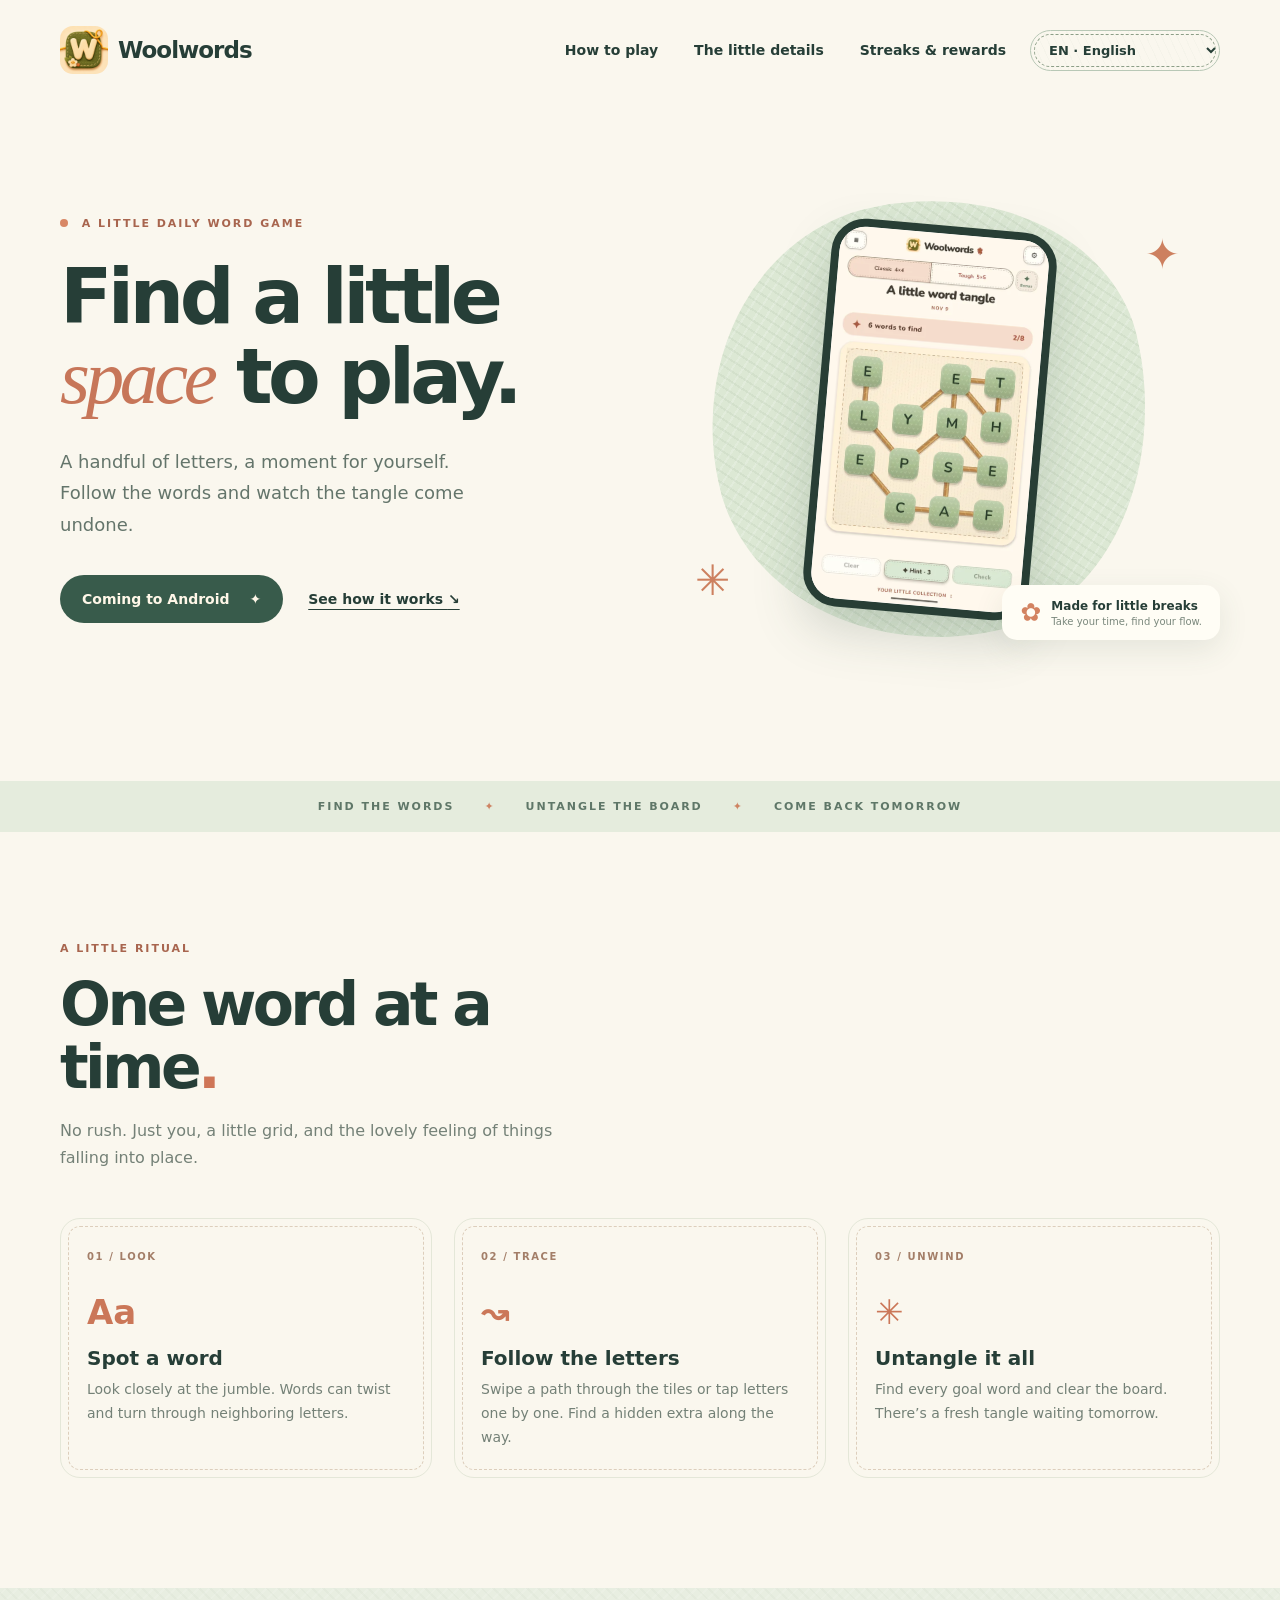
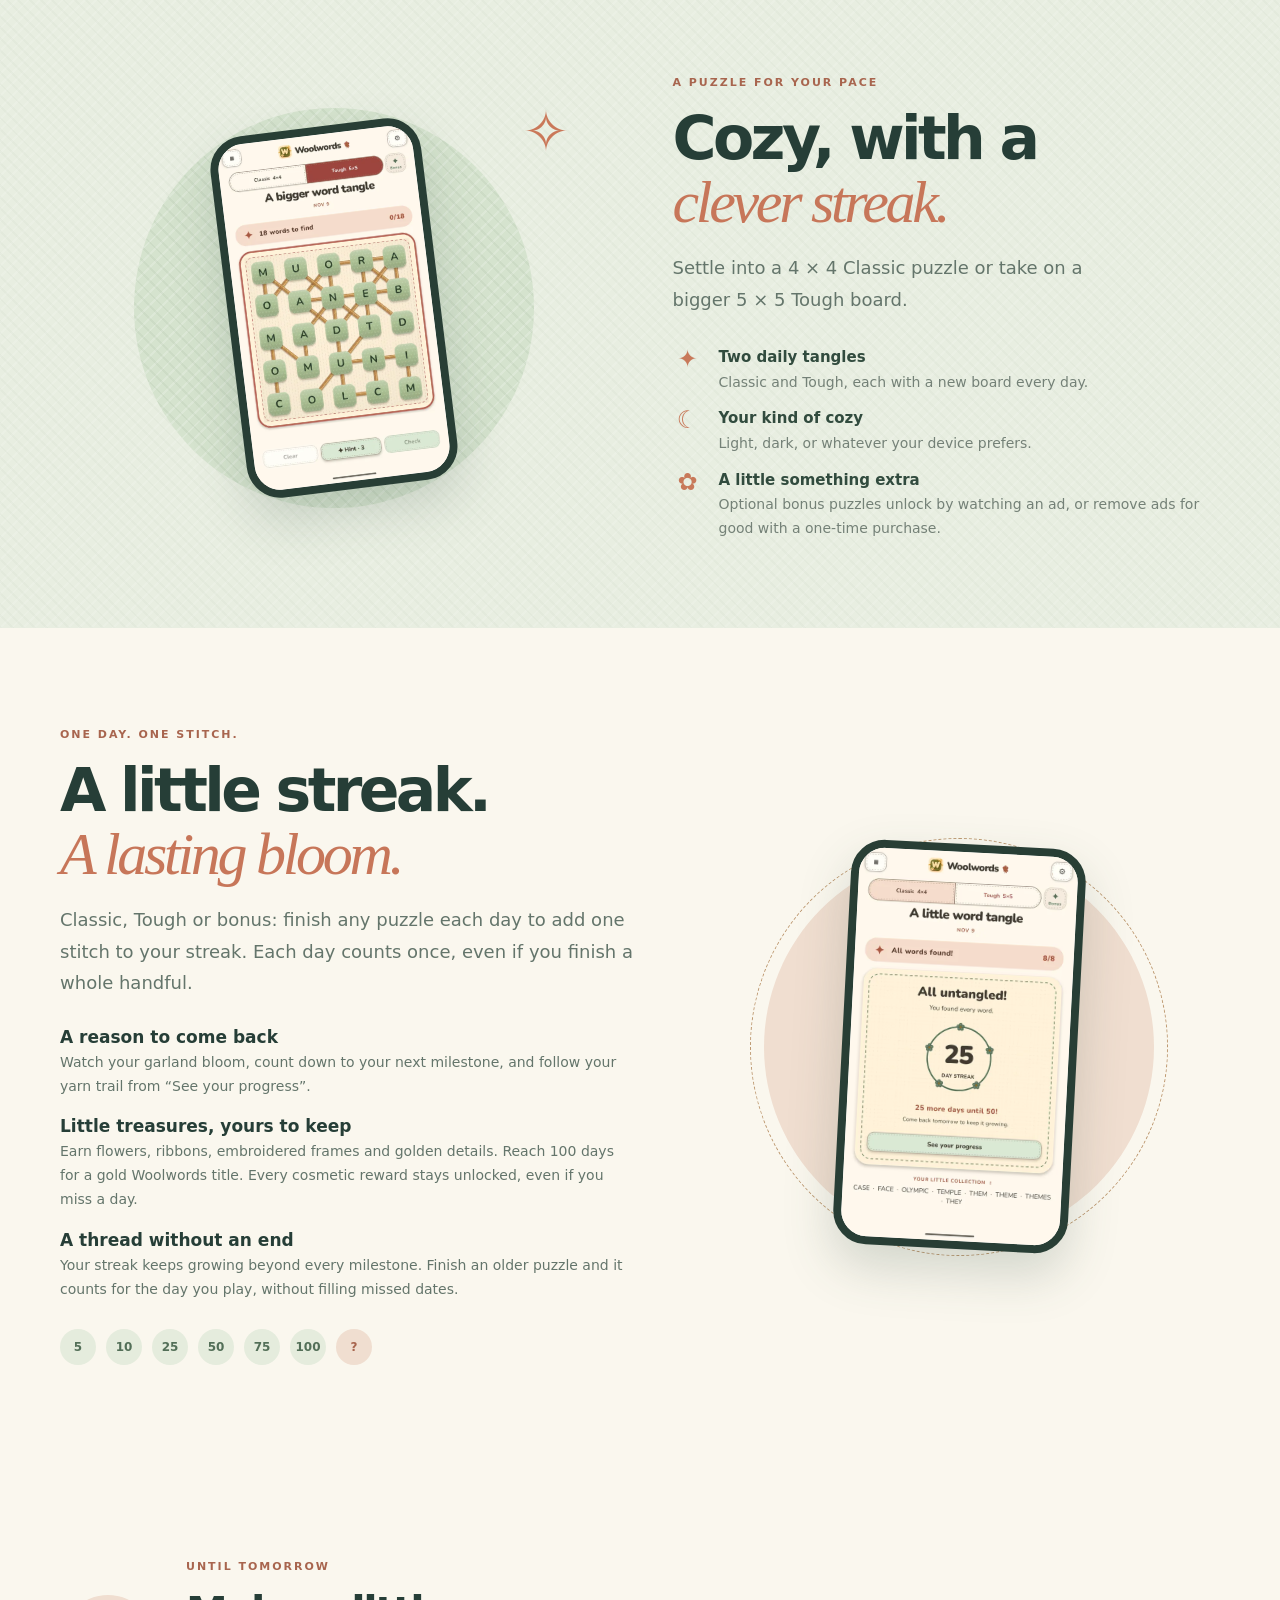
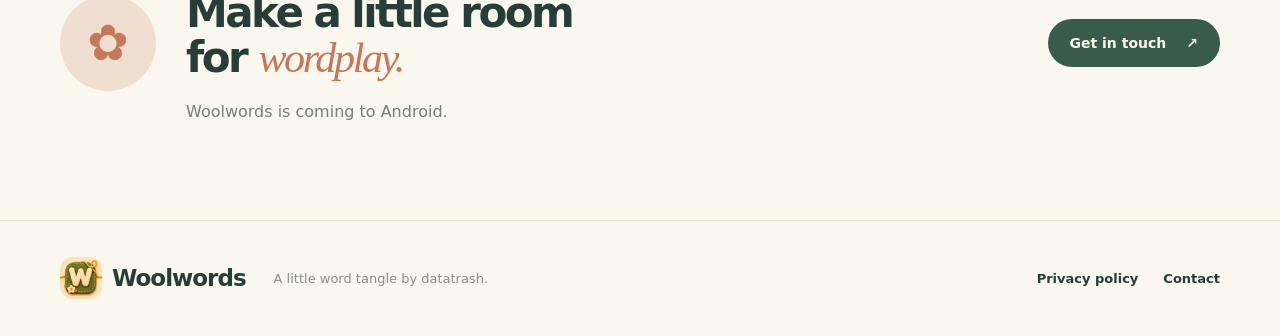
==== index.html @ df7f5875 "Describe the Remove ads purchase on the site and in the privacy policy" ====
<!doctype html>
<html lang="en"><head><meta charset="utf-8"><meta name="viewport" content="width=device-width,initial-scale=1"><meta name="description" content="Woolwords is a cozy daily word puzzle for Android. Untangle words, grow a daily streak, and earn permanent flowers, stitching and golden details."><meta name="theme-color" content="#f9f5e9"><link rel="canonical" href="https://woolwords.datatra.sh/"><link rel="icon" href="/assets/icon.png?v=4"><link rel="stylesheet" href="/style.css?v=6"><title>Woolwords — a little word tangle</title></head>
<body><header class="wrap header"><a class="brand" href="/" aria-label="Woolwords home"><img src="/assets/icon.png?v=4" alt="" width="48" height="48"><span>Woolwords</span></a><nav aria-label="Main navigation"><a href="#how">How to play</a><a href="#features">The little details</a><a class="streak-nav" href="#streaks">Streaks &amp; rewards</a></nav></header>
<main><section class="hero wrap"><div class="hero-copy"><div class="eyebrow"><span class="dot"></span> A LITTLE DAILY WORD GAME</div><h1>Find a little<br><em>space</em> to play.</h1><p>A handful of letters, a moment for yourself. Follow the words and watch the tangle come undone.</p><div class="hero-actions"><span class="pill">Coming to Android <span aria-hidden="true">✦</span></span><a class="text-link" href="#how">See how it works <span aria-hidden="true">↘</span></a></div></div><div class="hero-art"><div class="art-blob"></div><div class="orbit orbit-one">✦</div><div class="orbit orbit-two">✳</div><div class="phone"><img src="/assets/screens/en/classic.webp" alt="Woolwords's Classic word puzzle on an Android screen" width="1080" height="1920"></div><div class="art-label"><span class="label-icon">✿</span><div><strong>Made for little breaks</strong><small>Take your time, find your flow.</small></div></div></div></section>
<section class="ribbon" aria-label="Game highlights"><div><span class="ribbon-item">FIND THE WORDS</span><span class="ribbon-separator" aria-hidden="true">✦</span><span class="ribbon-item">UNTANGLE THE BOARD</span><span class="ribbon-separator" aria-hidden="true">✦</span><span class="ribbon-item">COME BACK TOMORROW</span></div></section>
<section class="how wrap" id="how"><div class="section-intro"><div class="eyebrow">A LITTLE RITUAL</div><h2>One word at a time<span class="accent">.</span></h2><p>No rush. Just you, a little grid, and the lovely feeling of things falling into place.</p></div><div class="steps"><article><span class="step-num">01 / LOOK</span><div class="step-icon">Aa</div><h3>Spot a word</h3><p>Look closely at the jumble. Words can twist and turn through neighboring letters.</p></article><article><span class="step-num">02 / TRACE</span><div class="step-icon">↝</div><h3>Follow the letters</h3><p>Swipe a path through the tiles or tap letters one by one. Find a hidden extra along the way.</p></article><article><span class="step-num">03 / UNWIND</span><div class="step-icon">✳</div><h3>Untangle it all</h3><p>Find every goal word and clear the board. There’s a fresh tangle waiting tomorrow.</p></article></div></section>
<section class="modes" id="features"><div class="wrap modes-inner"><div class="mode-art"><div class="mode-ring"></div><div class="phone phone-dark"><img src="/assets/screens/en/tough.webp" alt="Woolwords's Tough word puzzle on an Android screen" width="1080" height="1920" loading="lazy"></div><span class="mode-spark">✧</span></div><div class="mode-copy"><div class="eyebrow">A PUZZLE FOR YOUR PACE</div><h2>Cozy, with a<br><em>clever streak.</em></h2><p>Settle into a <span class="board-size">4 × 4</span> Classic puzzle or take on a bigger <span class="board-size">5 × 5</span> Tough board.</p><div class="feature-list"><div><span>✦</span><p><strong>Two daily tangles</strong><br>Classic and Tough, each with a new board every day.</p></div><div><span>☾</span><p><strong>Your kind of cozy</strong><br>Light, dark, or whatever your device prefers.</p></div><div><span>✿</span><p><strong>A little something extra</strong><br>Optional bonus puzzles unlock by watching an ad, or remove ads for good with a one-time purchase.</p></div></div></div></div></section>
<section class="streaks wrap" id="streaks" aria-labelledby="streak-heading">
  <div class="streak-copy">
    <div class="eyebrow">ONE DAY. ONE STITCH.</div>
    <h2 id="streak-heading">A little streak.<br><em>A lasting bloom.</em></h2>
    <p class="streak-intro">Classic, Tough or bonus: finish any puzzle each day to add one stitch to your streak. Each day counts once, even if you finish a whole handful.</p>
    <div class="streak-details">
      <article><h3>A reason to come back</h3><p>Watch your garland bloom, count down to your next milestone, and follow your yarn trail from “See your progress”.</p></article>
      <article><h3>Little treasures, yours to keep</h3><p>Earn flowers, ribbons, embroidered frames and golden details. Reach 100 days for a gold Woolwords title. Every cosmetic reward stays unlocked, even if you miss a day.</p></article>
      <article><h3>A thread without an end</h3><p>Your streak keeps growing beyond every milestone. Finish an older puzzle and it counts for the day you play, without filling missed dates.</p></article>
    </div>
    <div class="streak-milestones" aria-label="Streak milestones"><span>5</span><span>10</span><span>25</span><span>50</span><span>75</span><span>100</span><span>?</span></div>
  </div>
  <div class="streak-art"><div class="streak-halo"></div><div class="phone"><img src="/assets/screens/en/streak.webp" alt="A finished Woolwords puzzle with a ten-day streak garland and earned sage stitching" width="1080" height="1920" loading="lazy"></div></div>
</section>

<section class="last wrap"><div class="last-icon">✿</div><div><div class="eyebrow">UNTIL TOMORROW</div><h2>Make a little room<br>for <em>wordplay.</em></h2><p>Woolwords is coming to Android.</p></div><a class="contact-button" href="mailto:support@datatra.sh">Get in touch <span aria-hidden="true">↗</span></a></section></main>
<footer><div class="wrap footer"><a class="brand" href="/"><img src="/assets/icon.png?v=4" alt="" width="42" height="42"><span>Woolwords</span></a><p>A little word tangle by datatrash.</p><div><a href="/privacy/">Privacy policy</a><a href="mailto:support@datatra.sh">Contact</a></div></div></footer><script src="/locales.js?v=2"></script><script src="/i18n.js?v=8" defer></script></body></html>
---- style.css ----
@font-face{font-family:Nunito;src:url('/assets/nunito-regular.ttf')}@font-face{font-family:Nunito;src:url('/assets/nunito-extrabold.ttf');font-weight:800}*{box-sizing:border-box}html{scroll-behavior:smooth}body{margin:0;background:#faf7ee;color:#263e37;font-family:Nunito,system-ui,sans-serif}a{color:inherit}a:focus-visible{outline:3px solid #c46d50;outline-offset:5px}.wrap{width:min(1160px,calc(100% - 64px));margin:auto}.header{height:100px;display:flex;align-items:center;justify-content:space-between}.brand{display:flex;align-items:center;gap:10px;text-decoration:none;font-weight:800;font-size:23px;letter-spacing:-1px}.brand img{border-radius:13px}.accent{color:#cf7657}nav{display:flex;align-items:center;gap:36px;font-size:14px;font-weight:800}nav a{text-decoration:none}.nav-contact{border:1px solid #b8c8b6;border-radius:30px;padding:11px 18px}.hero{display:grid;grid-template-columns:1fr 1fr;align-items:center;min-height:630px;padding:35px 0 76px}.eyebrow{font-size:11px;font-weight:800;letter-spacing:.18em;color:#a8654e}.dot{display:inline-block;width:8px;height:8px;background:#d88765;border-radius:50%;margin-right:8px}h1,h2,h3,p{margin-top:0}h1,h2{font-weight:800;letter-spacing:-.06em;line-height:1.05}h1{font-size:clamp(54px,6vw,86px);margin:27px 0}h1 em,h2 em{font-family:Georgia,serif;font-weight:400;color:#c77659;letter-spacing:-.055em}.hero-copy>p,.mode-copy>p{font-size:18px;line-height:1.75;color:#64756b;max-width:445px}.hero-actions{display:flex;align-items:center;gap:25px;margin-top:35px}.pill,.contact-button{display:inline-flex;align-items:center;gap:20px;background:#385b4b;color:#fff7e8;border-radius:40px;padding:16px 22px;font-size:14px;font-weight:800;text-decoration:none}.text-link{font-size:14px;font-weight:800;text-underline-offset:5px}.hero-art{height:570px;position:relative;display:grid;place-items:center}.art-blob{position:absolute;width:440px;height:440px;background:#dce8d4;border-radius:47% 53% 45% 55% / 54% 42% 58% 46%;transform:rotate(-12deg)}.phone{position:relative;width:226px;border:8px solid #283e35;border-radius:34px;overflow:hidden;box-shadow:0 22px 50px #40594a35;transform:rotate(5deg);background:#fff}.phone img{display:block;width:100%;height:auto}.orbit{position:absolute;color:#cd805f;font-size:42px}.orbit-one{top:95px;right:40px}.orbit-two{left:55px;bottom:100px}.art-label{position:absolute;right:0;bottom:65px;display:flex;align-items:center;gap:10px;background:#fffdf5;border-radius:15px;padding:13px 18px;box-shadow:0 10px 30px #40594a1c;font-size:12px}.art-label small{display:block;color:#7b887d;margin-top:3px}.label-icon{font-size:25px;color:#d38361}.ribbon{background:#e5ecdd;padding:19px 18px;text-align:center;font-size:11px;letter-spacing:.18em;font-weight:800;color:#5f7768}.ribbon>div{display:flex;align-items:center;justify-content:center;flex-wrap:wrap;gap:12px 30px}.ribbon-item{white-space:nowrap}.ribbon-separator{color:#ce8463}.board-size{white-space:nowrap}.how{padding:110px 0}.section-intro{max-width:510px}.section-intro h2,.mode-copy h2,.last h2{font-size:clamp(39px,5vw,60px);margin:18px 0}.section-intro>p,.steps p,.feature-list p,.last p{color:#748177;line-height:1.7}.steps{display:grid;grid-template-columns:repeat(3,1fr);gap:22px;margin-top:47px}.steps article{border:1px solid #e4e7d8;border-radius:20px;padding:26px;min-height:260px}.step-num{color:#a37e68;font-size:10px;letter-spacing:.16em;font-weight:800}.step-icon{font-size:34px;color:#cb7758;margin:28px 0 14px;font-weight:800}.steps h3{font-size:20px;margin-bottom:8px}.steps p{font-size:14px;margin-bottom:0}.modes{background:#e8eee1;overflow:hidden}.modes-inner{display:grid;grid-template-columns:1fr 1fr;align-items:center;min-height:640px;gap:65px}.mode-art{height:590px;display:grid;place-items:center;position:relative}.mode-ring{position:absolute;width:400px;height:400px;background:#d5e3ce;border-radius:50%}.phone-dark{width:212px;transform:rotate(-7deg)}.mode-spark{position:absolute;right:38px;top:86px;font-size:56px;color:#ca7859}.feature-list{margin-top:30px;display:grid;gap:12px}.feature-list>div{display:flex;gap:16px}.feature-list span{color:#c8795a;font-size:24px;flex:0 0 30px;text-align:center}.feature-list p{font-size:14px;margin:0}.feature-list strong{color:#314b3e;font-size:15px}.last{padding:95px 0;display:flex;align-items:center;gap:30px}.last-icon{width:96px;height:96px;display:grid;place-items:center;border-radius:50%;background:#f0ded0;color:#c6785a;font-size:50px}.last h2{font-size:42px}.last p{margin:0}.contact-button{margin-left:auto}footer{border-top:1px solid #e8e7da}.footer{min-height:115px;display:flex;align-items:center;gap:28px}.footer p{font-size:13px;color:#869187;margin:0}.footer>div{margin-left:auto;display:flex;gap:25px;font-size:13px;font-weight:800}.footer a{text-decoration:none}.policy{max-width:780px;margin:65px auto 100px}.policy h1{font-size:clamp(48px,6vw,70px)}.policy h2{font-size:25px;letter-spacing:-.03em;margin:42px 0 12px}.policy p,.policy li{font-size:16px;line-height:1.8;color:#52695e}.policy a{color:#9c583f}.policy .updated{font-size:13px;color:#78877c}.policy ul{padding-left:22px}@media(max-width:760px){.wrap{width:min(100% - 36px,1160px)}.header{height:78px}.header nav{gap:15px}.header nav a:first-child,.header nav a:nth-child(2){display:none}.hero{grid-template-columns:1fr;padding-top:45px;padding-bottom:30px}.hero h1{font-size:57px}.hero-art{height:460px}.art-blob{width:320px;height:320px}.phone{width:175px;border-width:6px;border-radius:26px}.art-label{right:0;bottom:30px}.orbit-one{right:10px}.orbit-two{left:15px}.how{padding:75px 0}.steps{grid-template-columns:1fr}.steps article{min-height:0}.step-icon{margin:20px 0 10px}.modes-inner{grid-template-columns:1fr;gap:0;padding-bottom:65px}.mode-art{height:410px}.mode-ring{width:290px;height:290px}.phone-dark{width:165px}.mode-spark{right:20px;top:40px}.last{padding:70px 0;flex-wrap:wrap}.last-icon{width:68px;height:68px;font-size:36px}.last h2{font-size:37px}.contact-button{margin-left:0}.footer{align-items:flex-start;flex-direction:column;gap:12px;padding:30px 0}.footer>div{margin:5px 0 0}.policy{margin:40px auto 70px}}
@media(prefers-reduced-motion:reduce){html{scroll-behavior:auto}}

.language-select{font:800 13px Nunito,system-ui,sans-serif;color:#263e37;border:1px solid #b8c8b6;border-radius:25px;background:#faf7ee;padding:9px 10px;cursor:pointer}.header nav{margin-left:auto;margin-right:24px}@media(max-width:760px){.header nav{margin-right:10px}.language-select{max-width:130px}}

/* A subtle woven texture echoes the Woolwords icon. */
.modes{background-color:#e8eee1;background-image:repeating-linear-gradient(45deg,rgba(91,119,85,.035) 0,rgba(91,119,85,.035) 2px,transparent 2px,transparent 8px),repeating-linear-gradient(-45deg,rgba(255,255,255,.12) 0,rgba(255,255,255,.12) 2px,transparent 2px,transparent 8px)}
.art-blob,.mode-ring{background-image:repeating-linear-gradient(45deg,rgba(91,119,85,.07) 0,rgba(91,119,85,.07) 2px,transparent 2px,transparent 9px),repeating-linear-gradient(-45deg,rgba(255,255,255,.18) 0,rgba(255,255,255,.18) 2px,transparent 2px,transparent 9px)}
.steps article{outline:1px dashed rgba(165,130,94,.35);outline-offset:-9px}

.streaks{display:grid;grid-template-columns:1.1fr 1fr;gap:65px;align-items:center;padding:100px 0}.streak-copy h2{font-size:clamp(39px,5vw,60px);margin:18px 0}.streak-intro{color:#64756b;font-size:18px;line-height:1.75}.streak-details{display:grid;gap:18px;margin-top:28px}.streak-details h3{font-size:17px;margin:0 0 4px}.streak-details p{color:#64756b;font-size:14px;line-height:1.7;margin:0}.streak-art{position:relative;min-height:550px;display:grid;place-items:center}.streak-halo{position:absolute;width:min(100%,390px);aspect-ratio:1;border-radius:50%;background:#f0ded0;outline:1px dashed #bd9870;outline-offset:13px}.streak-art .phone{width:235px;transform:rotate(3deg)}.streak-milestones{display:flex;gap:10px;margin-top:28px;flex-wrap:wrap}.streak-milestones span{display:grid;place-items:center;width:36px;height:36px;border-radius:50%;background:#e5ecdd;font-size:12px;font-weight:800;color:#536f58}.streak-milestones span:last-child{background:#f0ded0;color:#a8654e}@media(max-width:760px){.streaks{grid-template-columns:1fr;padding:70px 0;gap:20px}.streak-art{min-height:445px}.streak-art .phone{width:190px}.streak-halo{width:min(85%,310px)}.header nav .streak-nav{display:none}}

/* The language selector keeps the same soft fabric and inset stitching as the game. */
.language-select{max-width:190px;outline:1px dashed #8c9e87;outline-offset:-5px;background-color:#faf7ee;background-image:repeating-linear-gradient(65deg,transparent 0 6px,#b8c8b612 6px 7px);padding:11px 14px}.language-select:focus-visible{outline:2px solid #c46d50;outline-offset:3px}@media(max-width:760px){.language-select{max-width:min(42vw,180px);font-size:12px}.header{gap:8px}.header nav{margin-right:0}}
@media(max-width:760px){.header nav{display:none}.header .language-select{max-width:calc(100% - 190px);min-width:0}.hero-actions{flex-wrap:wrap;gap:16px 20px}}
@media(max-width:760px){.art-blob{width:min(320px,80vw);height:min(320px,80vw)}}
.policy{overflow-wrap:anywhere;hyphens:auto}
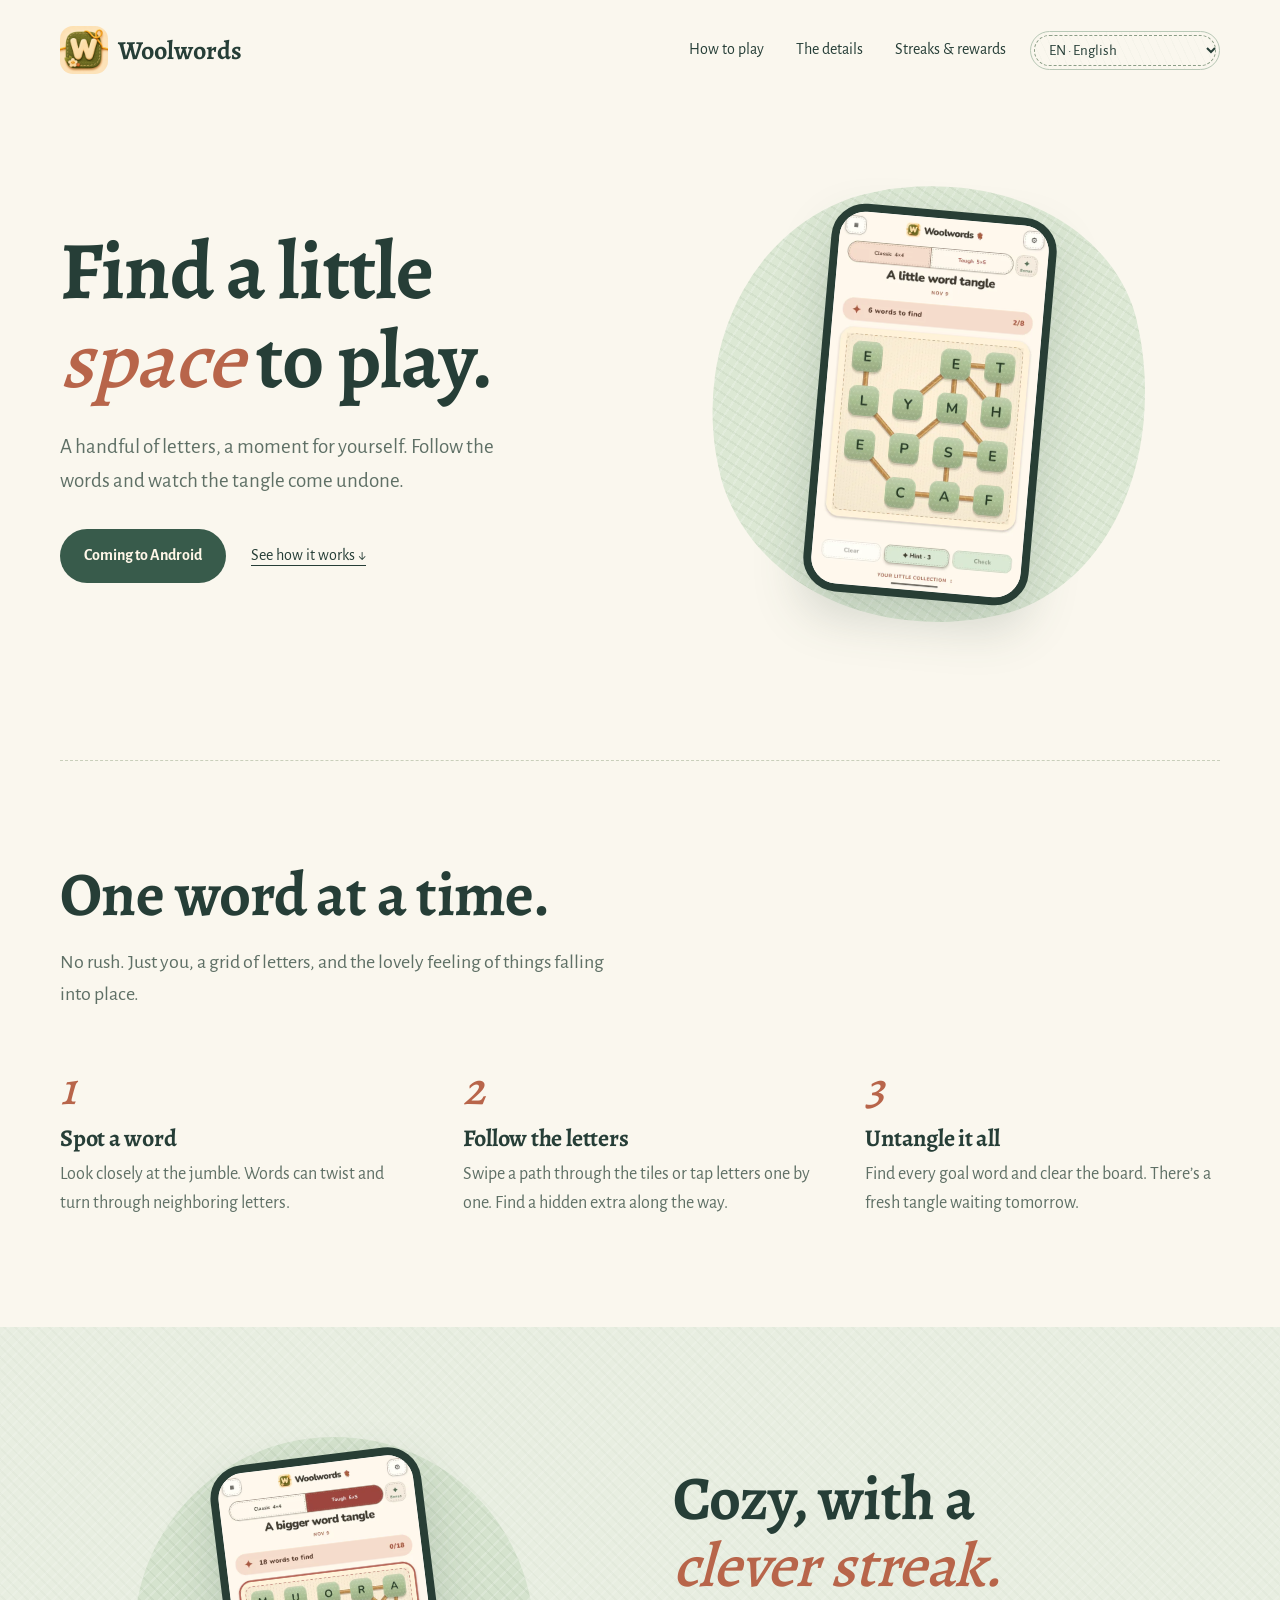
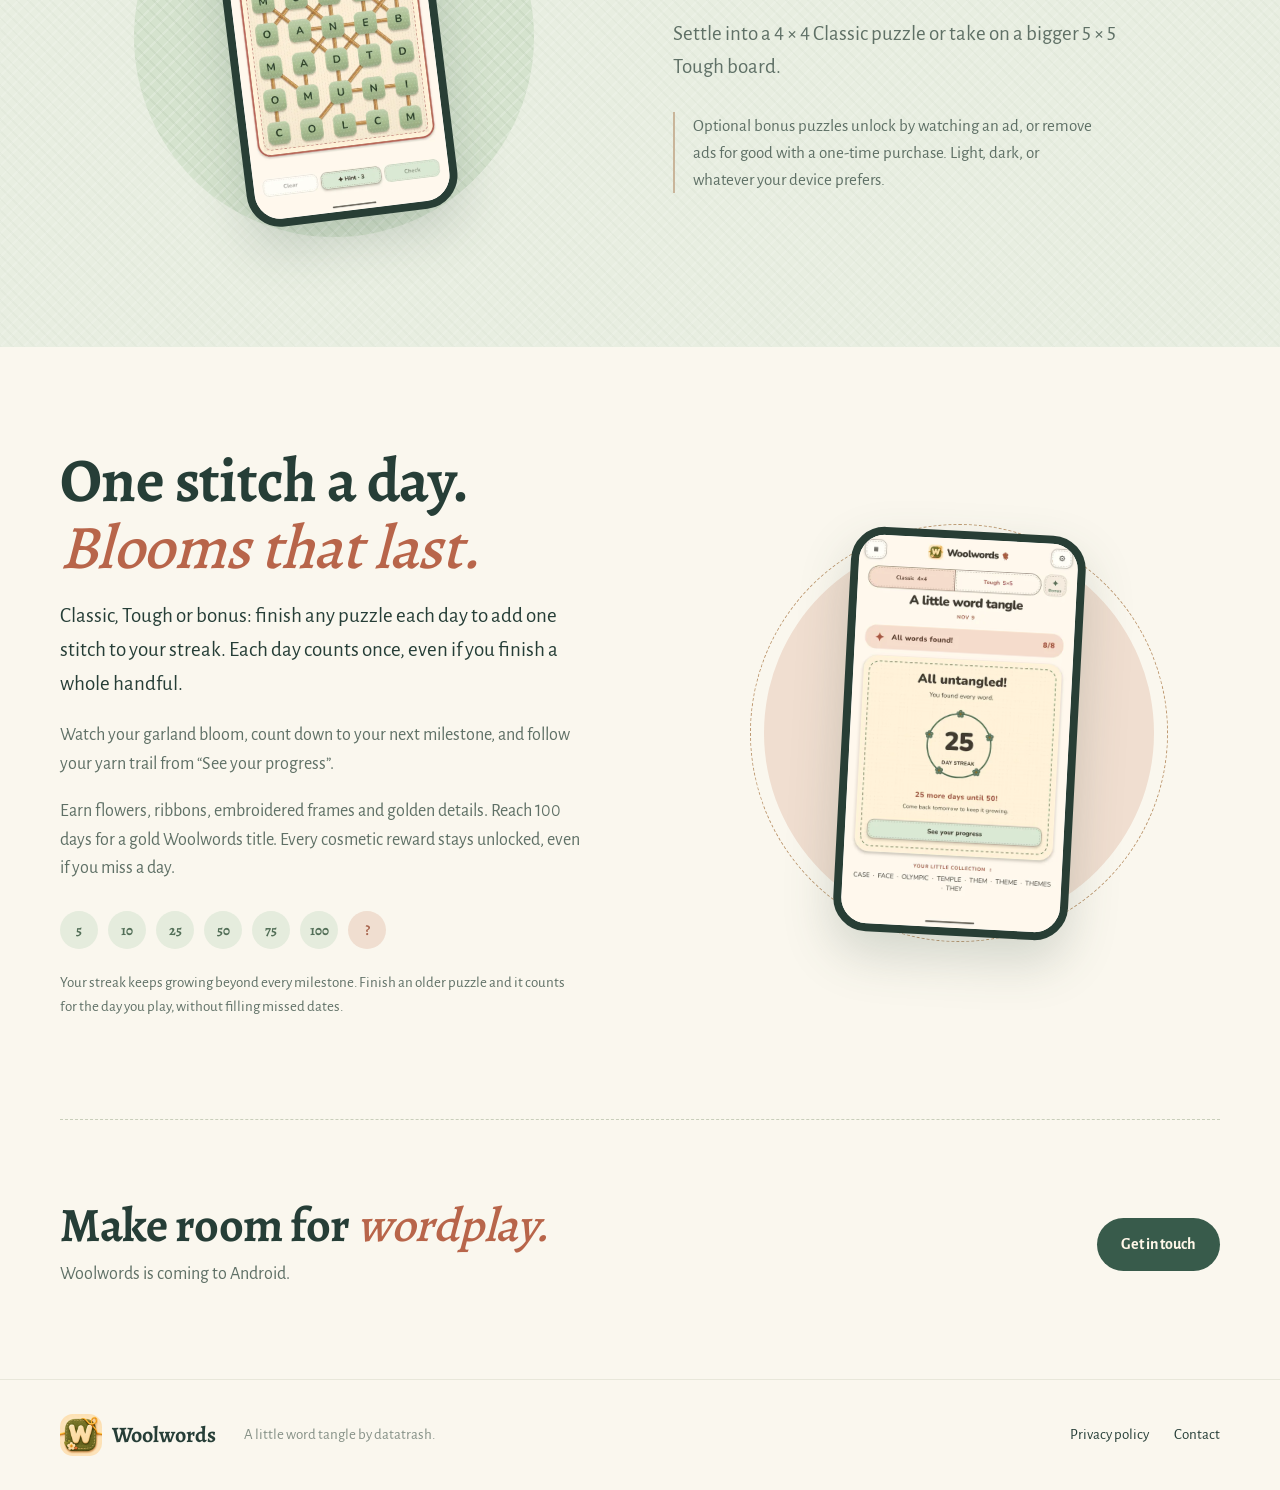
==== commit 46825099: "Switch to Alegreya and trim repeated copy, eyebrows and feature lists" ====
--- a/index.html
+++ b/index.html
@@ -1,24 +1,20 @@
 <!doctype html>
-<html lang="en"><head><meta charset="utf-8"><meta name="viewport" content="width=device-width,initial-scale=1"><meta name="description" content="Woolwords is a cozy daily word puzzle for Android. Untangle words, grow a daily streak, and earn permanent flowers, stitching and golden details."><meta name="theme-color" content="#f9f5e9"><link rel="canonical" href="https://woolwords.datatra.sh/"><link rel="icon" href="/assets/icon.png?v=4"><link rel="stylesheet" href="/style.css?v=6"><title>Woolwords — a little word tangle</title></head>
-<body><header class="wrap header"><a class="brand" href="/" aria-label="Woolwords home"><img src="/assets/icon.png?v=4" alt="" width="48" height="48"><span>Woolwords</span></a><nav aria-label="Main navigation"><a href="#how">How to play</a><a href="#features">The little details</a><a class="streak-nav" href="#streaks">Streaks &amp; rewards</a></nav></header>
-<main><section class="hero wrap"><div class="hero-copy"><div class="eyebrow"><span class="dot"></span> A LITTLE DAILY WORD GAME</div><h1>Find a little<br><em>space</em> to play.</h1><p>A handful of letters, a moment for yourself. Follow the words and watch the tangle come undone.</p><div class="hero-actions"><span class="pill">Coming to Android <span aria-hidden="true">✦</span></span><a class="text-link" href="#how">See how it works <span aria-hidden="true">↘</span></a></div></div><div class="hero-art"><div class="art-blob"></div><div class="orbit orbit-one">✦</div><div class="orbit orbit-two">✳</div><div class="phone"><img src="/assets/screens/en/classic.webp" alt="Woolwords's Classic word puzzle on an Android screen" width="1080" height="1920"></div><div class="art-label"><span class="label-icon">✿</span><div><strong>Made for little breaks</strong><small>Take your time, find your flow.</small></div></div></div></section>
-<section class="ribbon" aria-label="Game highlights"><div><span class="ribbon-item">FIND THE WORDS</span><span class="ribbon-separator" aria-hidden="true">✦</span><span class="ribbon-item">UNTANGLE THE BOARD</span><span class="ribbon-separator" aria-hidden="true">✦</span><span class="ribbon-item">COME BACK TOMORROW</span></div></section>
-<section class="how wrap" id="how"><div class="section-intro"><div class="eyebrow">A LITTLE RITUAL</div><h2>One word at a time<span class="accent">.</span></h2><p>No rush. Just you, a little grid, and the lovely feeling of things falling into place.</p></div><div class="steps"><article><span class="step-num">01 / LOOK</span><div class="step-icon">Aa</div><h3>Spot a word</h3><p>Look closely at the jumble. Words can twist and turn through neighboring letters.</p></article><article><span class="step-num">02 / TRACE</span><div class="step-icon">↝</div><h3>Follow the letters</h3><p>Swipe a path through the tiles or tap letters one by one. Find a hidden extra along the way.</p></article><article><span class="step-num">03 / UNWIND</span><div class="step-icon">✳</div><h3>Untangle it all</h3><p>Find every goal word and clear the board. There’s a fresh tangle waiting tomorrow.</p></article></div></section>
-<section class="modes" id="features"><div class="wrap modes-inner"><div class="mode-art"><div class="mode-ring"></div><div class="phone phone-dark"><img src="/assets/screens/en/tough.webp" alt="Woolwords's Tough word puzzle on an Android screen" width="1080" height="1920" loading="lazy"></div><span class="mode-spark">✧</span></div><div class="mode-copy"><div class="eyebrow">A PUZZLE FOR YOUR PACE</div><h2>Cozy, with a<br><em>clever streak.</em></h2><p>Settle into a <span class="board-size">4 × 4</span> Classic puzzle or take on a bigger <span class="board-size">5 × 5</span> Tough board.</p><div class="feature-list"><div><span>✦</span><p><strong>Two daily tangles</strong><br>Classic and Tough, each with a new board every day.</p></div><div><span>☾</span><p><strong>Your kind of cozy</strong><br>Light, dark, or whatever your device prefers.</p></div><div><span>✿</span><p><strong>A little something extra</strong><br>Optional bonus puzzles unlock by watching an ad, or remove ads for good with a one-time purchase.</p></div></div></div></div></section>
+<html lang="en"><head><meta charset="utf-8"><meta name="viewport" content="width=device-width,initial-scale=1"><meta name="description" content="Woolwords is a cozy daily word puzzle for Android. Untangle words, grow a daily streak, and earn permanent flowers, stitching and golden details."><meta name="theme-color" content="#f9f5e9"><link rel="canonical" href="https://woolwords.datatra.sh/"><link rel="icon" href="/assets/icon.png?v=4"><link rel="preload" href="/assets/alegreya.ttf" as="font" type="font/ttf" crossorigin><link rel="stylesheet" href="/style.css?v=7"><title>Woolwords — a little word tangle</title></head>
+<body><header class="wrap header"><a class="brand" href="/" aria-label="Woolwords home"><img src="/assets/icon.png?v=4" alt="" width="48" height="48"><span>Woolwords</span></a><nav aria-label="Main navigation"><a href="#how">How to play</a><a href="#features">The details</a><a class="streak-nav" href="#streaks">Streaks &amp; rewards</a></nav></header>
+<main><section class="hero wrap"><div class="hero-copy"><h1>Find a little<br><em>space</em> to play.</h1><p>A handful of letters, a moment for yourself. Follow the words and watch the tangle come undone.</p><div class="hero-actions"><span class="pill">Coming to Android</span><a class="text-link" href="#how">See how it works <span aria-hidden="true">↓</span></a></div></div><div class="hero-art"><div class="art-blob"></div><div class="phone"><img src="/assets/screens/en/classic.webp" alt="Woolwords's Classic word puzzle on an Android screen" width="1080" height="1920"></div></div></section>
+<section class="how wrap" id="how"><div class="section-intro"><h2>One word at a time.</h2><p>No rush. Just you, a grid of letters, and the lovely feeling of things falling into place.</p></div><div class="steps"><article><h3>Spot a word</h3><p>Look closely at the jumble. Words can twist and turn through neighboring letters.</p></article><article><h3>Follow the letters</h3><p>Swipe a path through the tiles or tap letters one by one. Find a hidden extra along the way.</p></article><article><h3>Untangle it all</h3><p>Find every goal word and clear the board. There’s a fresh tangle waiting tomorrow.</p></article></div></section>
+<section class="modes" id="features"><div class="wrap modes-inner"><div class="mode-art"><div class="mode-ring"></div><div class="phone phone-dark"><img src="/assets/screens/en/tough.webp" alt="Woolwords's Tough word puzzle on an Android screen" width="1080" height="1920" loading="lazy"></div></div><div class="mode-copy"><h2>Cozy, with a<br><em>clever streak.</em></h2><p>Settle into a <span class="board-size">4 × 4</span> Classic puzzle or take on a bigger <span class="board-size">5 × 5</span> Tough board.</p><p class="mode-extra"><span class="bonus">Optional bonus puzzles unlock by watching an ad, or remove ads for good with a one-time purchase.</span> <span class="theme">Light, dark, or whatever your device prefers.</span></p></div></div></section>
 <section class="streaks wrap" id="streaks" aria-labelledby="streak-heading">
   <div class="streak-copy">
-    <div class="eyebrow">ONE DAY. ONE STITCH.</div>
-    <h2 id="streak-heading">A little streak.<br><em>A lasting bloom.</em></h2>
+    <h2 id="streak-heading">One stitch a day.<br><em>Blooms that last.</em></h2>
     <p class="streak-intro">Classic, Tough or bonus: finish any puzzle each day to add one stitch to your streak. Each day counts once, even if you finish a whole handful.</p>
-    <div class="streak-details">
-      <article><h3>A reason to come back</h3><p>Watch your garland bloom, count down to your next milestone, and follow your yarn trail from “See your progress”.</p></article>
-      <article><h3>Little treasures, yours to keep</h3><p>Earn flowers, ribbons, embroidered frames and golden details. Reach 100 days for a gold Woolwords title. Every cosmetic reward stays unlocked, even if you miss a day.</p></article>
-      <article><h3>A thread without an end</h3><p>Your streak keeps growing beyond every milestone. Finish an older puzzle and it counts for the day you play, without filling missed dates.</p></article>
-    </div>
+    <p class="s1">Watch your garland bloom, count down to your next milestone, and follow your yarn trail from “See your progress”.</p>
+    <p class="s2">Earn flowers, ribbons, embroidered frames and golden details. Reach 100 days for a gold Woolwords title. Every cosmetic reward stays unlocked, even if you miss a day.</p>
     <div class="streak-milestones" aria-label="Streak milestones"><span>5</span><span>10</span><span>25</span><span>50</span><span>75</span><span>100</span><span>?</span></div>
+    <p class="s3">Your streak keeps growing beyond every milestone. Finish an older puzzle and it counts for the day you play, without filling missed dates.</p>
   </div>
   <div class="streak-art"><div class="streak-halo"></div><div class="phone"><img src="/assets/screens/en/streak.webp" alt="A finished Woolwords puzzle with a ten-day streak garland and earned sage stitching" width="1080" height="1920" loading="lazy"></div></div>
 </section>
 
-<section class="last wrap"><div class="last-icon">✿</div><div><div class="eyebrow">UNTIL TOMORROW</div><h2>Make a little room<br>for <em>wordplay.</em></h2><p>Woolwords is coming to Android.</p></div><a class="contact-button" href="mailto:support@datatra.sh">Get in touch <span aria-hidden="true">↗</span></a></section></main>
-<footer><div class="wrap footer"><a class="brand" href="/"><img src="/assets/icon.png?v=4" alt="" width="42" height="42"><span>Woolwords</span></a><p>A little word tangle by datatrash.</p><div><a href="/privacy/">Privacy policy</a><a href="mailto:support@datatra.sh">Contact</a></div></div></footer><script src="/locales.js?v=2"></script><script src="/i18n.js?v=8" defer></script></body></html>
+<section class="last wrap"><div><h2>Make room for <em>wordplay.</em></h2><p>Woolwords is coming to Android.</p></div><a class="contact-button" href="mailto:support@datatra.sh">Get in touch</a></section></main>
+<footer><div class="wrap footer"><a class="brand" href="/"><img src="/assets/icon.png?v=4" alt="" width="42" height="42"><span>Woolwords</span></a><p>A little word tangle by datatrash.</p><div><a href="/privacy/">Privacy policy</a><a href="mailto:support@datatra.sh">Contact</a></div></div></footer><script src="/locales.js?v=4"></script><script src="/i18n.js?v=9" defer></script></body></html>
--- a/style.css
+++ b/style.css
@@ -1,17 +1,116 @@
-@font-face{font-family:Nunito;src:url('/assets/nunito-regular.ttf')}@font-face{font-family:Nunito;src:url('/assets/nunito-extrabold.ttf');font-weight:800}*{box-sizing:border-box}html{scroll-behavior:smooth}body{margin:0;background:#faf7ee;color:#263e37;font-family:Nunito,system-ui,sans-serif}a{color:inherit}a:focus-visible{outline:3px solid #c46d50;outline-offset:5px}.wrap{width:min(1160px,calc(100% - 64px));margin:auto}.header{height:100px;display:flex;align-items:center;justify-content:space-between}.brand{display:flex;align-items:center;gap:10px;text-decoration:none;font-weight:800;font-size:23px;letter-spacing:-1px}.brand img{border-radius:13px}.accent{color:#cf7657}nav{display:flex;align-items:center;gap:36px;font-size:14px;font-weight:800}nav a{text-decoration:none}.nav-contact{border:1px solid #b8c8b6;border-radius:30px;padding:11px 18px}.hero{display:grid;grid-template-columns:1fr 1fr;align-items:center;min-height:630px;padding:35px 0 76px}.eyebrow{font-size:11px;font-weight:800;letter-spacing:.18em;color:#a8654e}.dot{display:inline-block;width:8px;height:8px;background:#d88765;border-radius:50%;margin-right:8px}h1,h2,h3,p{margin-top:0}h1,h2{font-weight:800;letter-spacing:-.06em;line-height:1.05}h1{font-size:clamp(54px,6vw,86px);margin:27px 0}h1 em,h2 em{font-family:Georgia,serif;font-weight:400;color:#c77659;letter-spacing:-.055em}.hero-copy>p,.mode-copy>p{font-size:18px;line-height:1.75;color:#64756b;max-width:445px}.hero-actions{display:flex;align-items:center;gap:25px;margin-top:35px}.pill,.contact-button{display:inline-flex;align-items:center;gap:20px;background:#385b4b;color:#fff7e8;border-radius:40px;padding:16px 22px;font-size:14px;font-weight:800;text-decoration:none}.text-link{font-size:14px;font-weight:800;text-underline-offset:5px}.hero-art{height:570px;position:relative;display:grid;place-items:center}.art-blob{position:absolute;width:440px;height:440px;background:#dce8d4;border-radius:47% 53% 45% 55% / 54% 42% 58% 46%;transform:rotate(-12deg)}.phone{position:relative;width:226px;border:8px solid #283e35;border-radius:34px;overflow:hidden;box-shadow:0 22px 50px #40594a35;transform:rotate(5deg);background:#fff}.phone img{display:block;width:100%;height:auto}.orbit{position:absolute;color:#cd805f;font-size:42px}.orbit-one{top:95px;right:40px}.orbit-two{left:55px;bottom:100px}.art-label{position:absolute;right:0;bottom:65px;display:flex;align-items:center;gap:10px;background:#fffdf5;border-radius:15px;padding:13px 18px;box-shadow:0 10px 30px #40594a1c;font-size:12px}.art-label small{display:block;color:#7b887d;margin-top:3px}.label-icon{font-size:25px;color:#d38361}.ribbon{background:#e5ecdd;padding:19px 18px;text-align:center;font-size:11px;letter-spacing:.18em;font-weight:800;color:#5f7768}.ribbon>div{display:flex;align-items:center;justify-content:center;flex-wrap:wrap;gap:12px 30px}.ribbon-item{white-space:nowrap}.ribbon-separator{color:#ce8463}.board-size{white-space:nowrap}.how{padding:110px 0}.section-intro{max-width:510px}.section-intro h2,.mode-copy h2,.last h2{font-size:clamp(39px,5vw,60px);margin:18px 0}.section-intro>p,.steps p,.feature-list p,.last p{color:#748177;line-height:1.7}.steps{display:grid;grid-template-columns:repeat(3,1fr);gap:22px;margin-top:47px}.steps article{border:1px solid #e4e7d8;border-radius:20px;padding:26px;min-height:260px}.step-num{color:#a37e68;font-size:10px;letter-spacing:.16em;font-weight:800}.step-icon{font-size:34px;color:#cb7758;margin:28px 0 14px;font-weight:800}.steps h3{font-size:20px;margin-bottom:8px}.steps p{font-size:14px;margin-bottom:0}.modes{background:#e8eee1;overflow:hidden}.modes-inner{display:grid;grid-template-columns:1fr 1fr;align-items:center;min-height:640px;gap:65px}.mode-art{height:590px;display:grid;place-items:center;position:relative}.mode-ring{position:absolute;width:400px;height:400px;background:#d5e3ce;border-radius:50%}.phone-dark{width:212px;transform:rotate(-7deg)}.mode-spark{position:absolute;right:38px;top:86px;font-size:56px;color:#ca7859}.feature-list{margin-top:30px;display:grid;gap:12px}.feature-list>div{display:flex;gap:16px}.feature-list span{color:#c8795a;font-size:24px;flex:0 0 30px;text-align:center}.feature-list p{font-size:14px;margin:0}.feature-list strong{color:#314b3e;font-size:15px}.last{padding:95px 0;display:flex;align-items:center;gap:30px}.last-icon{width:96px;height:96px;display:grid;place-items:center;border-radius:50%;background:#f0ded0;color:#c6785a;font-size:50px}.last h2{font-size:42px}.last p{margin:0}.contact-button{margin-left:auto}footer{border-top:1px solid #e8e7da}.footer{min-height:115px;display:flex;align-items:center;gap:28px}.footer p{font-size:13px;color:#869187;margin:0}.footer>div{margin-left:auto;display:flex;gap:25px;font-size:13px;font-weight:800}.footer a{text-decoration:none}.policy{max-width:780px;margin:65px auto 100px}.policy h1{font-size:clamp(48px,6vw,70px)}.policy h2{font-size:25px;letter-spacing:-.03em;margin:42px 0 12px}.policy p,.policy li{font-size:16px;line-height:1.8;color:#52695e}.policy a{color:#9c583f}.policy .updated{font-size:13px;color:#78877c}.policy ul{padding-left:22px}@media(max-width:760px){.wrap{width:min(100% - 36px,1160px)}.header{height:78px}.header nav{gap:15px}.header nav a:first-child,.header nav a:nth-child(2){display:none}.hero{grid-template-columns:1fr;padding-top:45px;padding-bottom:30px}.hero h1{font-size:57px}.hero-art{height:460px}.art-blob{width:320px;height:320px}.phone{width:175px;border-width:6px;border-radius:26px}.art-label{right:0;bottom:30px}.orbit-one{right:10px}.orbit-two{left:15px}.how{padding:75px 0}.steps{grid-template-columns:1fr}.steps article{min-height:0}.step-icon{margin:20px 0 10px}.modes-inner{grid-template-columns:1fr;gap:0;padding-bottom:65px}.mode-art{height:410px}.mode-ring{width:290px;height:290px}.phone-dark{width:165px}.mode-spark{right:20px;top:40px}.last{padding:70px 0;flex-wrap:wrap}.last-icon{width:68px;height:68px;font-size:36px}.last h2{font-size:37px}.contact-button{margin-left:0}.footer{align-items:flex-start;flex-direction:column;gap:12px;padding:30px 0}.footer>div{margin:5px 0 0}.policy{margin:40px auto 70px}}
+@font-face{font-family:Alegreya;src:url('/assets/alegreya.ttf') format('truetype');font-weight:400 900;font-display:swap}
+@font-face{font-family:'Alegreya Sans';src:url('/assets/alegreya-sans-regular.ttf') format('truetype');font-weight:400;font-display:swap}
+@font-face{font-family:'Alegreya Sans';src:url('/assets/alegreya-sans-bold.ttf') format('truetype');font-weight:700;font-display:swap}
+
+:root{--ink:#263e37;--muted:#5f7066;--accent:#b8654a;--sage:#e8eee1;--paper:#faf7ee;--serif:Alegreya,'Hiragino Mincho ProN','Yu Mincho',Georgia,serif;--sans:'Alegreya Sans','Hiragino Sans','Yu Gothic',system-ui,sans-serif}
+*{box-sizing:border-box}html{scroll-behavior:smooth}
+body{margin:0;background:var(--paper);color:var(--ink);font:18px/1.6 var(--sans);font-variant-numeric:lining-nums}
+a{color:inherit}a:focus-visible{outline:3px solid #c46d50;outline-offset:5px}
+.wrap{width:min(1160px,calc(100% - 64px));margin:auto}
+h1,h2,h3,p{margin-top:0}
+h1,h2,h3{font-family:var(--serif);font-weight:700;line-height:1.08;letter-spacing:-.01em}
+h1 em,h2 em{font-style:italic;font-weight:500;color:var(--accent)}
+
+.header{height:100px;display:flex;align-items:center;justify-content:space-between}
+.brand{display:flex;align-items:center;gap:10px;text-decoration:none;font:700 26px var(--serif)}
+.brand img{border-radius:13px}
+nav{display:flex;align-items:center;gap:32px;font-size:16px}
+nav a{text-decoration:none}nav a:hover{text-decoration:underline;text-underline-offset:5px}
+.header nav{margin-left:auto;margin-right:24px}
+.nav-contact{border:1px solid #b8c8b6;border-radius:30px;padding:9px 18px}
+
+.hero{display:grid;grid-template-columns:1fr 1fr;align-items:center;min-height:600px;padding:20px 0 70px}
+h1{font-size:clamp(54px,6.4vw,92px);margin:0 0 26px}
+.hero-copy>p{font-size:21px;line-height:1.6;color:var(--muted);max-width:440px}
+.hero-actions{display:flex;align-items:center;gap:25px;margin-top:32px}
+.pill,.contact-button{display:inline-flex;align-items:center;background:#385b4b;color:#fff7e8;border-radius:40px;padding:14px 24px;font-size:16px;font-weight:700;text-decoration:none}
+.text-link{font-size:16px;text-underline-offset:5px}
+.hero-art{height:570px;position:relative;display:grid;place-items:center}
+.art-blob{position:absolute;width:440px;height:440px;background:#dce8d4;border-radius:47% 53% 45% 55% / 54% 42% 58% 46%;transform:rotate(-12deg)}
+.phone{position:relative;width:226px;border:8px solid #283e35;border-radius:34px;overflow:hidden;box-shadow:0 22px 50px #40594a35;transform:rotate(5deg);background:#fff}
+.phone img{display:block;width:100%;height:auto}
+.board-size{white-space:nowrap}
+
+.how{padding:100px 0 110px;border-top:1px dashed #c9cfbb}
+.section-intro{max-width:560px}
+.section-intro h2,.mode-copy h2,.streak-copy h2{font-size:clamp(40px,5vw,62px);margin:0 0 18px}
+.section-intro>p{color:var(--muted);font-size:20px}
+.steps{display:grid;grid-template-columns:repeat(3,1fr);gap:48px;margin-top:56px;counter-reset:step}
+.steps article{counter-increment:step}
+.steps article::before{content:counter(step);display:block;font:italic 500 46px/1 var(--serif);color:var(--accent);margin-bottom:14px}
+.steps h3{font-size:24px;margin-bottom:8px}
+.steps p{color:var(--muted);margin:0}
+
+.modes{background-color:var(--sage);background-image:repeating-linear-gradient(45deg,rgba(91,119,85,.035) 0,rgba(91,119,85,.035) 2px,transparent 2px,transparent 8px),repeating-linear-gradient(-45deg,rgba(255,255,255,.12) 0,rgba(255,255,255,.12) 2px,transparent 2px,transparent 8px);overflow:hidden}
+.modes-inner{display:grid;grid-template-columns:1fr 1fr;align-items:center;min-height:620px;gap:65px}
+.mode-art{height:570px;display:grid;place-items:center;position:relative}
+.mode-ring{position:absolute;width:400px;height:400px;background:#d5e3ce;border-radius:50%}
+.art-blob,.mode-ring{background-image:repeating-linear-gradient(45deg,rgba(91,119,85,.07) 0,rgba(91,119,85,.07) 2px,transparent 2px,transparent 9px),repeating-linear-gradient(-45deg,rgba(255,255,255,.18) 0,rgba(255,255,255,.18) 2px,transparent 2px,transparent 9px)}
+.phone-dark{width:212px;transform:rotate(-7deg)}
+.mode-copy>p{font-size:21px;color:var(--muted);max-width:460px}
+.mode-copy>.mode-extra{font-size:17px;max-width:420px;border-left:2px solid #c9b59a;padding-left:18px;margin-top:28px}
+
+.streaks{display:grid;grid-template-columns:1.1fr 1fr;gap:65px;align-items:center;padding:100px 0}
+.streak-copy p{color:var(--muted);max-width:520px}
+.streak-copy .streak-intro{font-size:21px;color:var(--ink)}
+.streak-copy .s3{font-size:15px;margin:0}
+.streak-art{position:relative;min-height:550px;display:grid;place-items:center}
+.streak-halo{position:absolute;width:min(100%,390px);aspect-ratio:1;border-radius:50%;background:#f0ded0;outline:1px dashed #bd9870;outline-offset:13px}
+.streak-art .phone{width:235px;transform:rotate(3deg)}
+.streak-milestones{display:flex;gap:10px;margin:28px 0 22px;flex-wrap:wrap}
+.streak-milestones span{display:grid;place-items:center;width:38px;height:38px;border-radius:50%;background:#e5ecdd;font:700 14px var(--serif);color:#536f58}
+.streak-milestones span:last-child{background:#f0ded0;color:#a8654e}
+
+.last{padding:80px 0 90px;display:flex;align-items:center;gap:30px;border-top:1px dashed #c9cfbb}
+.last h2{font-size:clamp(36px,4vw,48px);margin-bottom:8px}
+.last p{margin:0;color:var(--muted)}
+.contact-button{margin-left:auto}
+
+footer{border-top:1px solid #e8e7da}
+.footer{min-height:110px;display:flex;align-items:center;gap:28px}
+.footer .brand{font-size:22px}
+.footer p{font-size:15px;color:#869187;margin:0}
+.footer>div{margin-left:auto;display:flex;gap:25px;font-size:15px}
+.footer a{text-decoration:none}
+
+.language-select{max-width:190px;font:15px var(--sans);color:var(--ink);border:1px solid #b8c8b6;border-radius:25px;cursor:pointer;outline:1px dashed #8c9e87;outline-offset:-5px;background-color:var(--paper);background-image:repeating-linear-gradient(65deg,transparent 0 6px,#b8c8b612 6px 7px);padding:10px 14px}
+.language-select:focus-visible{outline:2px solid #c46d50;outline-offset:3px}
+
+.eyebrow{font:italic 18px var(--serif);color:var(--accent)}
+.policy{max-width:760px;margin:60px auto 100px;overflow-wrap:anywhere;hyphens:auto}
+.policy h1{font-size:clamp(48px,6vw,70px);margin-top:10px}
+.policy h2{font-size:28px;margin:42px 0 12px}
+.policy p,.policy li{font-size:18px;line-height:1.7;color:#52695e}
+.policy a{color:#9c583f}
+.policy .updated{font-size:15px;color:#78877c}
+.policy ul{padding-left:22px}
+
+@media(max-width:760px){
+  .wrap{width:min(100% - 36px,1160px)}
+  .header{height:78px;gap:8px}
+  .header nav{display:none}
+  .header .language-select{max-width:calc(100% - 190px);min-width:0;font-size:14px}
+  .hero{grid-template-columns:1fr;padding:30px 0 30px}
+  .hero h1{font-size:56px}
+  .hero-actions{flex-wrap:wrap;gap:16px 20px}
+  .hero-art{height:440px}
+  .art-blob{width:min(320px,80vw);height:min(320px,80vw)}
+  .phone{width:175px;border-width:6px;border-radius:26px}
+  .how{padding:70px 0}
+  .steps{grid-template-columns:1fr;gap:32px;margin-top:40px}
+  .modes-inner{grid-template-columns:1fr;gap:0;padding-bottom:65px}
+  .mode-art{height:400px}
+  .mode-ring{width:290px;height:290px}
+  .phone-dark{width:165px}
+  .streaks{grid-template-columns:1fr;padding:70px 0;gap:20px}
+  .streak-art{min-height:445px}
+  .streak-art .phone{width:190px}
+  .streak-halo{width:min(85%,310px)}
+  .streak-milestones{gap:7px}.streak-milestones span{width:34px;height:34px;font-size:13px}
+  .last{padding:60px 0;flex-wrap:wrap}
+  .contact-button{margin-left:0}
+  .footer{align-items:flex-start;flex-direction:column;gap:12px;padding:30px 0}
+  .footer>div{margin:5px 0 0}
+  .policy{margin:40px auto 70px}
+}
 @media(prefers-reduced-motion:reduce){html{scroll-behavior:auto}}
-
-.language-select{font:800 13px Nunito,system-ui,sans-serif;color:#263e37;border:1px solid #b8c8b6;border-radius:25px;background:#faf7ee;padding:9px 10px;cursor:pointer}.header nav{margin-left:auto;margin-right:24px}@media(max-width:760px){.header nav{margin-right:10px}.language-select{max-width:130px}}
-
-/* A subtle woven texture echoes the Woolwords icon. */
-.modes{background-color:#e8eee1;background-image:repeating-linear-gradient(45deg,rgba(91,119,85,.035) 0,rgba(91,119,85,.035) 2px,transparent 2px,transparent 8px),repeating-linear-gradient(-45deg,rgba(255,255,255,.12) 0,rgba(255,255,255,.12) 2px,transparent 2px,transparent 8px)}
-.art-blob,.mode-ring{background-image:repeating-linear-gradient(45deg,rgba(91,119,85,.07) 0,rgba(91,119,85,.07) 2px,transparent 2px,transparent 9px),repeating-linear-gradient(-45deg,rgba(255,255,255,.18) 0,rgba(255,255,255,.18) 2px,transparent 2px,transparent 9px)}
-.steps article{outline:1px dashed rgba(165,130,94,.35);outline-offset:-9px}
-
-.streaks{display:grid;grid-template-columns:1.1fr 1fr;gap:65px;align-items:center;padding:100px 0}.streak-copy h2{font-size:clamp(39px,5vw,60px);margin:18px 0}.streak-intro{color:#64756b;font-size:18px;line-height:1.75}.streak-details{display:grid;gap:18px;margin-top:28px}.streak-details h3{font-size:17px;margin:0 0 4px}.streak-details p{color:#64756b;font-size:14px;line-height:1.7;margin:0}.streak-art{position:relative;min-height:550px;display:grid;place-items:center}.streak-halo{position:absolute;width:min(100%,390px);aspect-ratio:1;border-radius:50%;background:#f0ded0;outline:1px dashed #bd9870;outline-offset:13px}.streak-art .phone{width:235px;transform:rotate(3deg)}.streak-milestones{display:flex;gap:10px;margin-top:28px;flex-wrap:wrap}.streak-milestones span{display:grid;place-items:center;width:36px;height:36px;border-radius:50%;background:#e5ecdd;font-size:12px;font-weight:800;color:#536f58}.streak-milestones span:last-child{background:#f0ded0;color:#a8654e}@media(max-width:760px){.streaks{grid-template-columns:1fr;padding:70px 0;gap:20px}.streak-art{min-height:445px}.streak-art .phone{width:190px}.streak-halo{width:min(85%,310px)}.header nav .streak-nav{display:none}}
-
-/* The language selector keeps the same soft fabric and inset stitching as the game. */
-.language-select{max-width:190px;outline:1px dashed #8c9e87;outline-offset:-5px;background-color:#faf7ee;background-image:repeating-linear-gradient(65deg,transparent 0 6px,#b8c8b612 6px 7px);padding:11px 14px}.language-select:focus-visible{outline:2px solid #c46d50;outline-offset:3px}@media(max-width:760px){.language-select{max-width:min(42vw,180px);font-size:12px}.header{gap:8px}.header nav{margin-right:0}}
-@media(max-width:760px){.header nav{display:none}.header .language-select{max-width:calc(100% - 190px);min-width:0}.hero-actions{flex-wrap:wrap;gap:16px 20px}}
-@media(max-width:760px){.art-blob{width:min(320px,80vw);height:min(320px,80vw)}}
-.policy{overflow-wrap:anywhere;hyphens:auto}
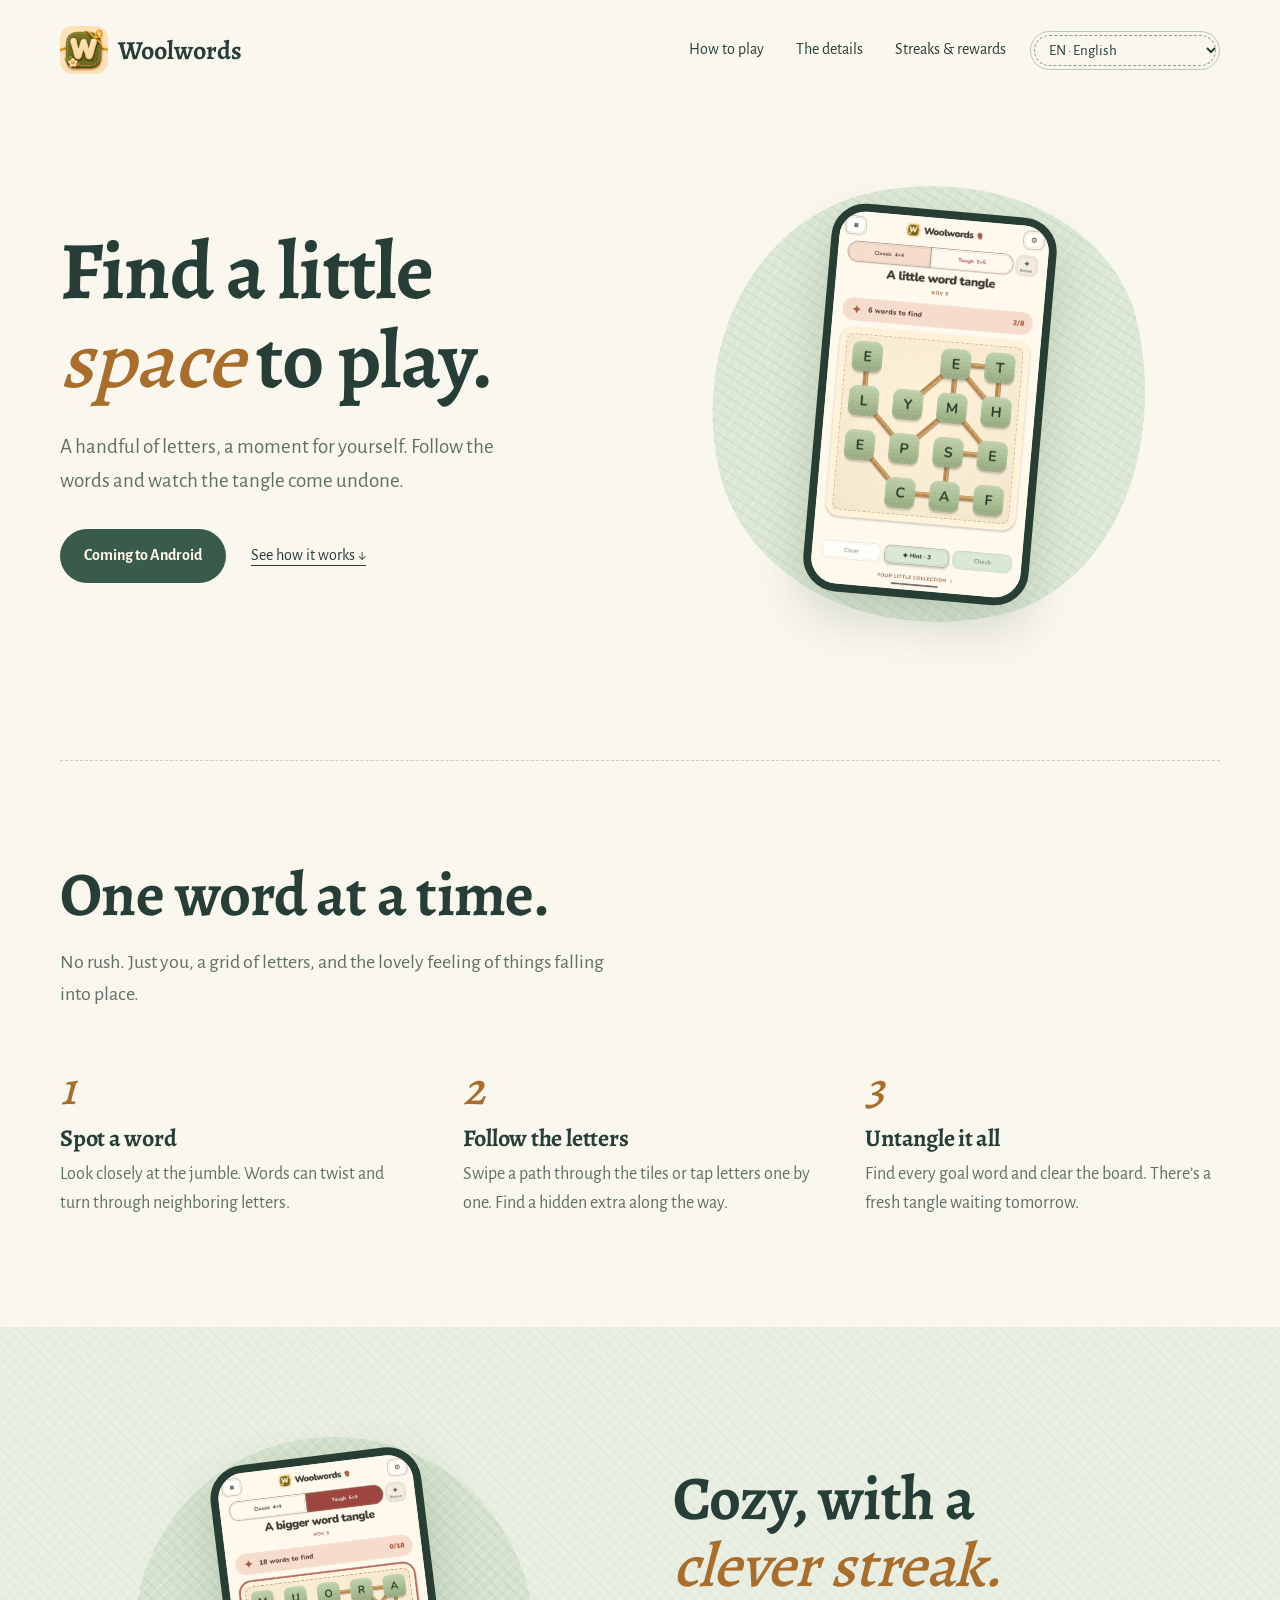
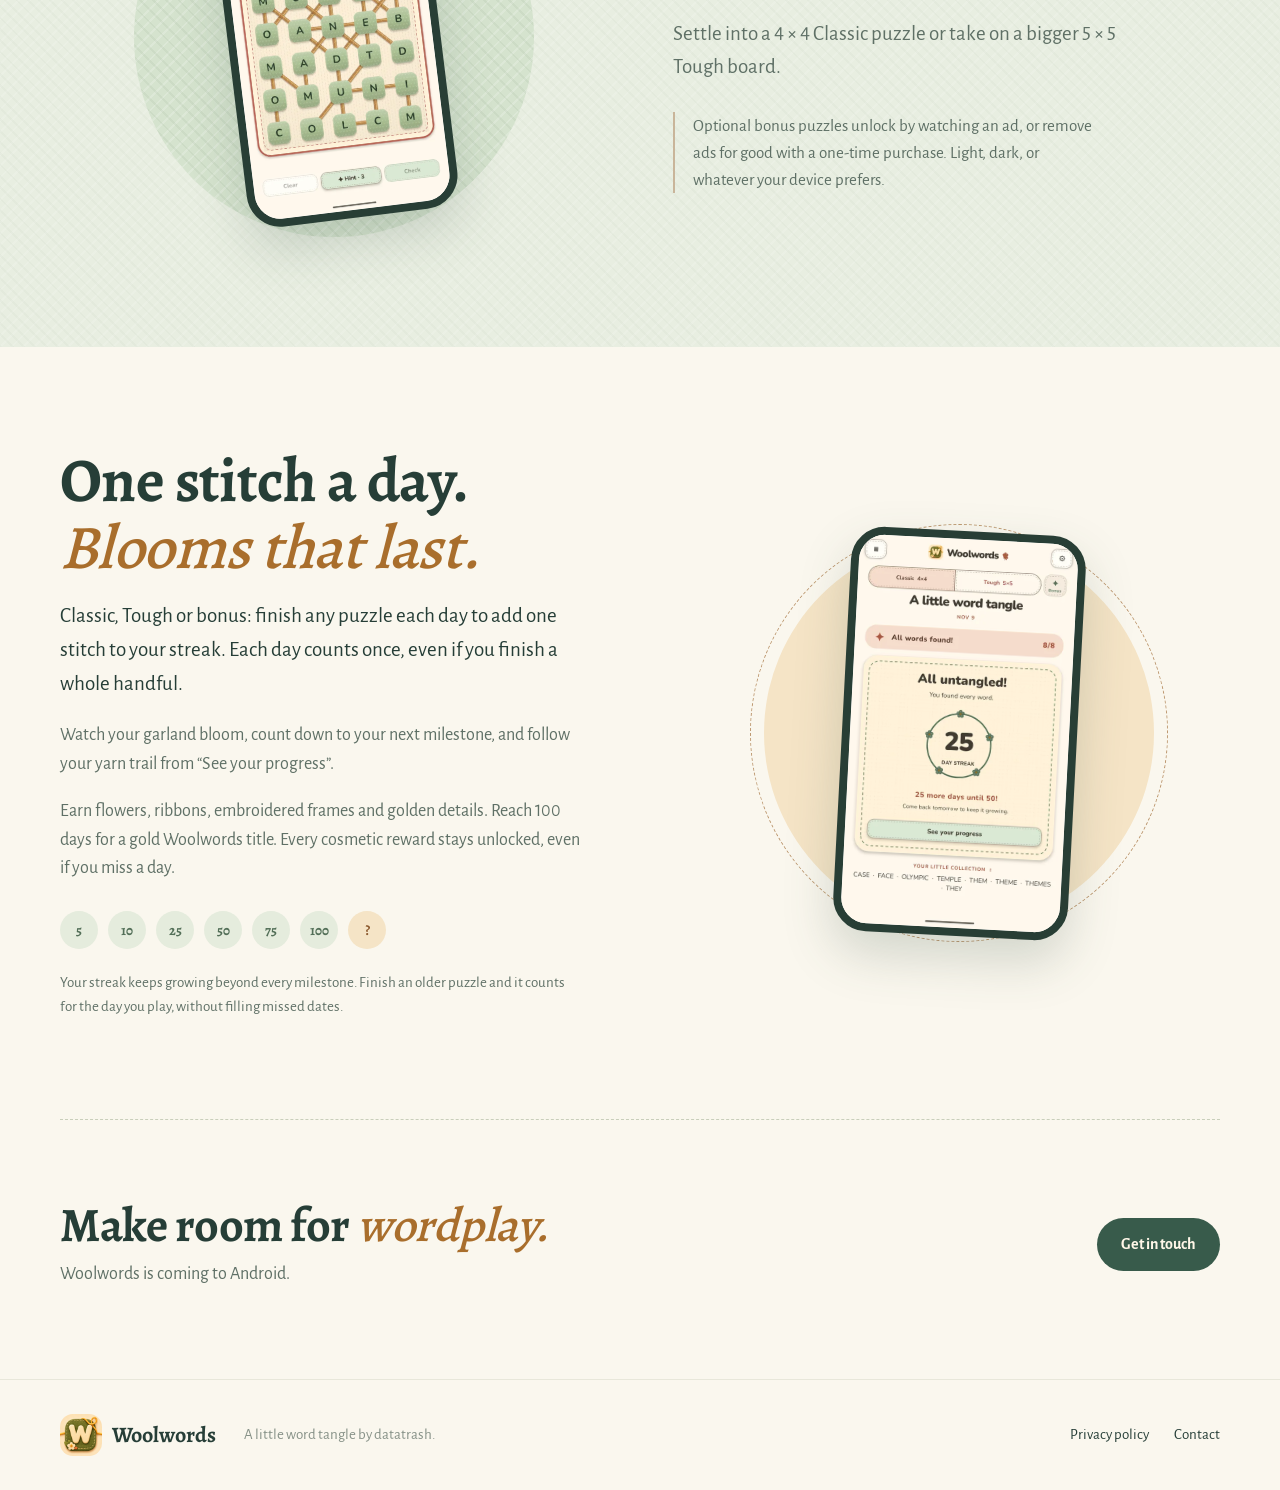
==== commit 4861b2b3: "Use the app's yarn thread amber as the accent colour" ====
--- a/index.html
+++ b/index.html
@@ -1,5 +1,5 @@
 <!doctype html>
-<html lang="en"><head><meta charset="utf-8"><meta name="viewport" content="width=device-width,initial-scale=1"><meta name="description" content="Woolwords is a cozy daily word puzzle for Android. Untangle words, grow a daily streak, and earn permanent flowers, stitching and golden details."><meta name="theme-color" content="#f9f5e9"><link rel="canonical" href="https://woolwords.datatra.sh/"><link rel="icon" href="/assets/icon.png?v=4"><link rel="preload" href="/assets/alegreya.ttf" as="font" type="font/ttf" crossorigin><link rel="stylesheet" href="/style.css?v=7"><title>Woolwords — a little word tangle</title></head>
+<html lang="en"><head><meta charset="utf-8"><meta name="viewport" content="width=device-width,initial-scale=1"><meta name="description" content="Woolwords is a cozy daily word puzzle for Android. Untangle words, grow a daily streak, and earn permanent flowers, stitching and golden details."><meta name="theme-color" content="#f9f5e9"><link rel="canonical" href="https://woolwords.datatra.sh/"><link rel="icon" href="/assets/icon.png?v=4"><link rel="preload" href="/assets/alegreya.ttf" as="font" type="font/ttf" crossorigin><link rel="stylesheet" href="/style.css?v=8"><title>Woolwords — a little word tangle</title></head>
 <body><header class="wrap header"><a class="brand" href="/" aria-label="Woolwords home"><img src="/assets/icon.png?v=4" alt="" width="48" height="48"><span>Woolwords</span></a><nav aria-label="Main navigation"><a href="#how">How to play</a><a href="#features">The details</a><a class="streak-nav" href="#streaks">Streaks &amp; rewards</a></nav></header>
 <main><section class="hero wrap"><div class="hero-copy"><h1>Find a little<br><em>space</em> to play.</h1><p>A handful of letters, a moment for yourself. Follow the words and watch the tangle come undone.</p><div class="hero-actions"><span class="pill">Coming to Android</span><a class="text-link" href="#how">See how it works <span aria-hidden="true">↓</span></a></div></div><div class="hero-art"><div class="art-blob"></div><div class="phone"><img src="/assets/screens/en/classic.webp" alt="Woolwords's Classic word puzzle on an Android screen" width="1080" height="1920"></div></div></section>
 <section class="how wrap" id="how"><div class="section-intro"><h2>One word at a time.</h2><p>No rush. Just you, a grid of letters, and the lovely feeling of things falling into place.</p></div><div class="steps"><article><h3>Spot a word</h3><p>Look closely at the jumble. Words can twist and turn through neighboring letters.</p></article><article><h3>Follow the letters</h3><p>Swipe a path through the tiles or tap letters one by one. Find a hidden extra along the way.</p></article><article><h3>Untangle it all</h3><p>Find every goal word and clear the board. There’s a fresh tangle waiting tomorrow.</p></article></div></section>
--- a/style.css
+++ b/style.css
@@ -2,10 +2,10 @@
 @font-face{font-family:'Alegreya Sans';src:url('/assets/alegreya-sans-regular.ttf') format('truetype');font-weight:400;font-display:swap}
 @font-face{font-family:'Alegreya Sans';src:url('/assets/alegreya-sans-bold.ttf') format('truetype');font-weight:700;font-display:swap}
 
-:root{--ink:#263e37;--muted:#5f7066;--accent:#b8654a;--sage:#e8eee1;--paper:#faf7ee;--serif:Alegreya,'Hiragino Mincho ProN','Yu Mincho',Georgia,serif;--sans:'Alegreya Sans','Hiragino Sans','Yu Gothic',system-ui,sans-serif}
+:root{--ink:#263e37;--muted:#5f7066;--accent:#a96e2c;--sage:#e8eee1;--paper:#faf7ee;--serif:Alegreya,'Hiragino Mincho ProN','Yu Mincho',Georgia,serif;--sans:'Alegreya Sans','Hiragino Sans','Yu Gothic',system-ui,sans-serif}
 *{box-sizing:border-box}html{scroll-behavior:smooth}
 body{margin:0;background:var(--paper);color:var(--ink);font:18px/1.6 var(--sans);font-variant-numeric:lining-nums}
-a{color:inherit}a:focus-visible{outline:3px solid #c46d50;outline-offset:5px}
+a{color:inherit}a:focus-visible{outline:3px solid #a96e2c;outline-offset:5px}
 .wrap{width:min(1160px,calc(100% - 64px));margin:auto}
 h1,h2,h3,p{margin-top:0}
 h1,h2,h3{font-family:var(--serif);font-weight:700;line-height:1.08;letter-spacing:-.01em}
@@ -55,11 +55,11 @@
 .streak-copy .streak-intro{font-size:21px;color:var(--ink)}
 .streak-copy .s3{font-size:15px;margin:0}
 .streak-art{position:relative;min-height:550px;display:grid;place-items:center}
-.streak-halo{position:absolute;width:min(100%,390px);aspect-ratio:1;border-radius:50%;background:#f0ded0;outline:1px dashed #bd9870;outline-offset:13px}
+.streak-halo{position:absolute;width:min(100%,390px);aspect-ratio:1;border-radius:50%;background:#f5e4c6;outline:1px dashed #bd9870;outline-offset:13px}
 .streak-art .phone{width:235px;transform:rotate(3deg)}
 .streak-milestones{display:flex;gap:10px;margin:28px 0 22px;flex-wrap:wrap}
 .streak-milestones span{display:grid;place-items:center;width:38px;height:38px;border-radius:50%;background:#e5ecdd;font:700 14px var(--serif);color:#536f58}
-.streak-milestones span:last-child{background:#f0ded0;color:#a8654e}
+.streak-milestones span:last-child{background:#f5e4c6;color:#8b592e}
 
 .last{padding:80px 0 90px;display:flex;align-items:center;gap:30px;border-top:1px dashed #c9cfbb}
 .last h2{font-size:clamp(36px,4vw,48px);margin-bottom:8px}
@@ -74,14 +74,14 @@
 .footer a{text-decoration:none}
 
 .language-select{max-width:190px;font:15px var(--sans);color:var(--ink);border:1px solid #b8c8b6;border-radius:25px;cursor:pointer;outline:1px dashed #8c9e87;outline-offset:-5px;background-color:var(--paper);background-image:repeating-linear-gradient(65deg,transparent 0 6px,#b8c8b612 6px 7px);padding:10px 14px}
-.language-select:focus-visible{outline:2px solid #c46d50;outline-offset:3px}
+.language-select:focus-visible{outline:2px solid #a96e2c;outline-offset:3px}
 
 .eyebrow{font:italic 18px var(--serif);color:var(--accent)}
 .policy{max-width:760px;margin:60px auto 100px;overflow-wrap:anywhere;hyphens:auto}
 .policy h1{font-size:clamp(48px,6vw,70px);margin-top:10px}
 .policy h2{font-size:28px;margin:42px 0 12px}
 .policy p,.policy li{font-size:18px;line-height:1.7;color:#52695e}
-.policy a{color:#9c583f}
+.policy a{color:#8b592e}
 .policy .updated{font-size:15px;color:#78877c}
 .policy ul{padding-left:22px}
 
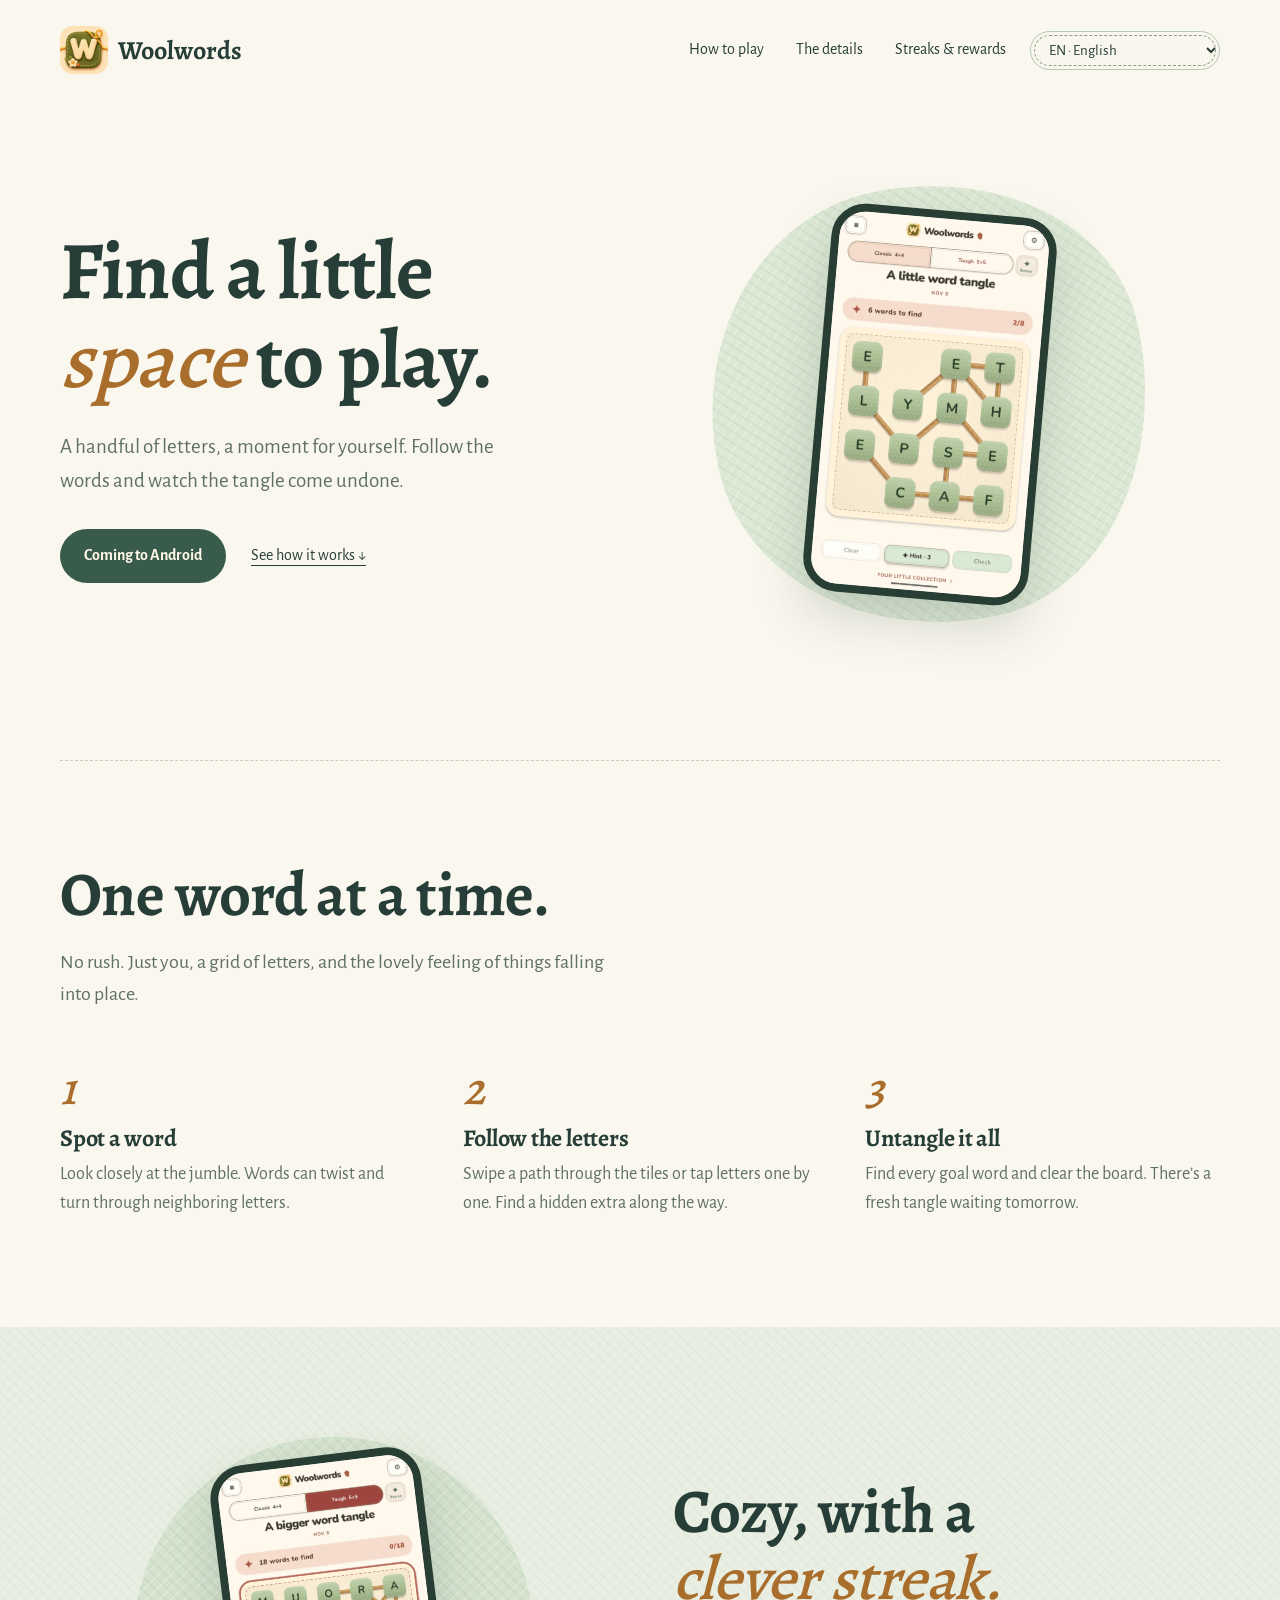
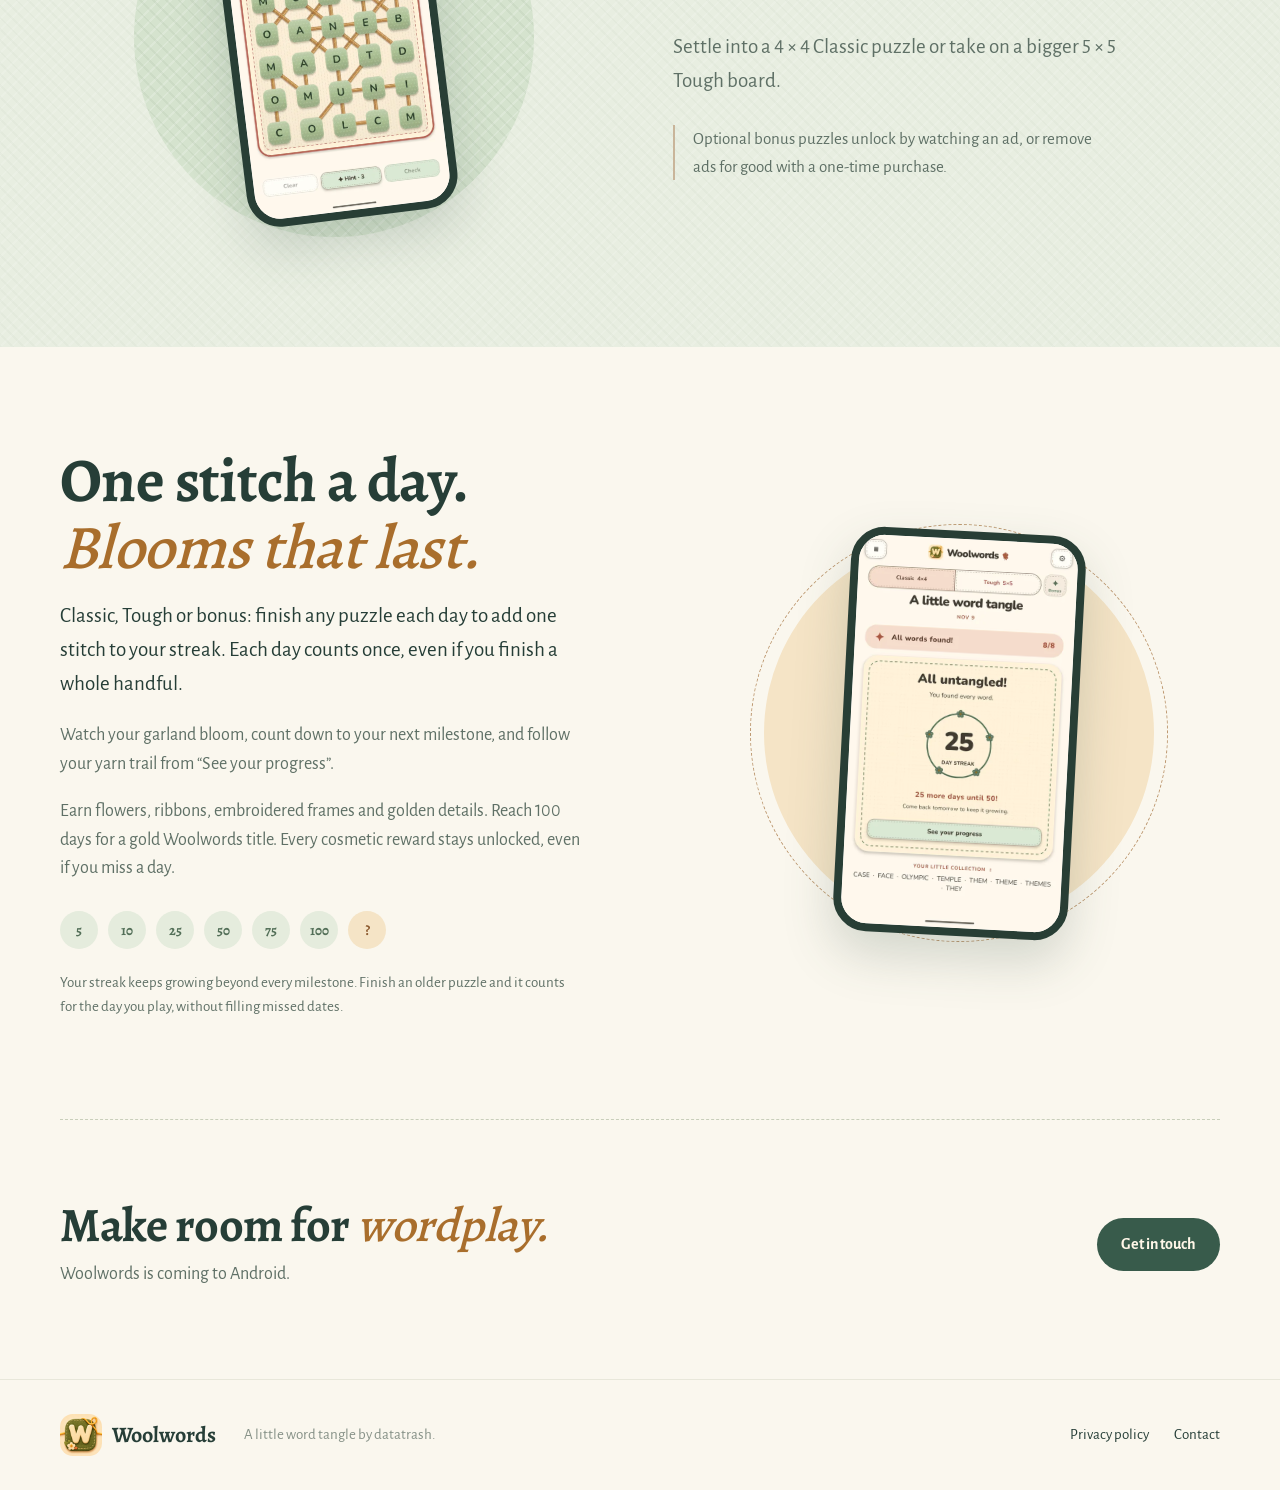
==== commit e420558f: "Drop the light and dark mode line from the site" ====
--- a/index.html
+++ b/index.html
@@ -3,7 +3,7 @@
 <body><header class="wrap header"><a class="brand" href="/" aria-label="Woolwords home"><img src="/assets/icon.png?v=4" alt="" width="48" height="48"><span>Woolwords</span></a><nav aria-label="Main navigation"><a href="#how">How to play</a><a href="#features">The details</a><a class="streak-nav" href="#streaks">Streaks &amp; rewards</a></nav></header>
 <main><section class="hero wrap"><div class="hero-copy"><h1>Find a little<br><em>space</em> to play.</h1><p>A handful of letters, a moment for yourself. Follow the words and watch the tangle come undone.</p><div class="hero-actions"><span class="pill">Coming to Android</span><a class="text-link" href="#how">See how it works <span aria-hidden="true">↓</span></a></div></div><div class="hero-art"><div class="art-blob"></div><div class="phone"><img src="/assets/screens/en/classic.webp" alt="Woolwords's Classic word puzzle on an Android screen" width="1080" height="1920"></div></div></section>
 <section class="how wrap" id="how"><div class="section-intro"><h2>One word at a time.</h2><p>No rush. Just you, a grid of letters, and the lovely feeling of things falling into place.</p></div><div class="steps"><article><h3>Spot a word</h3><p>Look closely at the jumble. Words can twist and turn through neighboring letters.</p></article><article><h3>Follow the letters</h3><p>Swipe a path through the tiles or tap letters one by one. Find a hidden extra along the way.</p></article><article><h3>Untangle it all</h3><p>Find every goal word and clear the board. There’s a fresh tangle waiting tomorrow.</p></article></div></section>
-<section class="modes" id="features"><div class="wrap modes-inner"><div class="mode-art"><div class="mode-ring"></div><div class="phone phone-dark"><img src="/assets/screens/en/tough.webp" alt="Woolwords's Tough word puzzle on an Android screen" width="1080" height="1920" loading="lazy"></div></div><div class="mode-copy"><h2>Cozy, with a<br><em>clever streak.</em></h2><p>Settle into a <span class="board-size">4 × 4</span> Classic puzzle or take on a bigger <span class="board-size">5 × 5</span> Tough board.</p><p class="mode-extra"><span class="bonus">Optional bonus puzzles unlock by watching an ad, or remove ads for good with a one-time purchase.</span> <span class="theme">Light, dark, or whatever your device prefers.</span></p></div></div></section>
+<section class="modes" id="features"><div class="wrap modes-inner"><div class="mode-art"><div class="mode-ring"></div><div class="phone phone-dark"><img src="/assets/screens/en/tough.webp" alt="Woolwords's Tough word puzzle on an Android screen" width="1080" height="1920" loading="lazy"></div></div><div class="mode-copy"><h2>Cozy, with a<br><em>clever streak.</em></h2><p>Settle into a <span class="board-size">4 × 4</span> Classic puzzle or take on a bigger <span class="board-size">5 × 5</span> Tough board.</p><p class="mode-extra"><span class="bonus">Optional bonus puzzles unlock by watching an ad, or remove ads for good with a one-time purchase.</span></p></div></div></section>
 <section class="streaks wrap" id="streaks" aria-labelledby="streak-heading">
   <div class="streak-copy">
     <h2 id="streak-heading">One stitch a day.<br><em>Blooms that last.</em></h2>
@@ -17,4 +17,4 @@
 </section>
 
 <section class="last wrap"><div><h2>Make room for <em>wordplay.</em></h2><p>Woolwords is coming to Android.</p></div><a class="contact-button" href="mailto:support@datatra.sh">Get in touch</a></section></main>
-<footer><div class="wrap footer"><a class="brand" href="/"><img src="/assets/icon.png?v=4" alt="" width="42" height="42"><span>Woolwords</span></a><p>A little word tangle by datatrash.</p><div><a href="/privacy/">Privacy policy</a><a href="mailto:support@datatra.sh">Contact</a></div></div></footer><script src="/locales.js?v=4"></script><script src="/i18n.js?v=9" defer></script></body></html>
+<footer><div class="wrap footer"><a class="brand" href="/"><img src="/assets/icon.png?v=4" alt="" width="42" height="42"><span>Woolwords</span></a><p>A little word tangle by datatrash.</p><div><a href="/privacy/">Privacy policy</a><a href="mailto:support@datatra.sh">Contact</a></div></div></footer><script src="/locales.js?v=4"></script><script src="/i18n.js?v=10" defer></script></body></html>
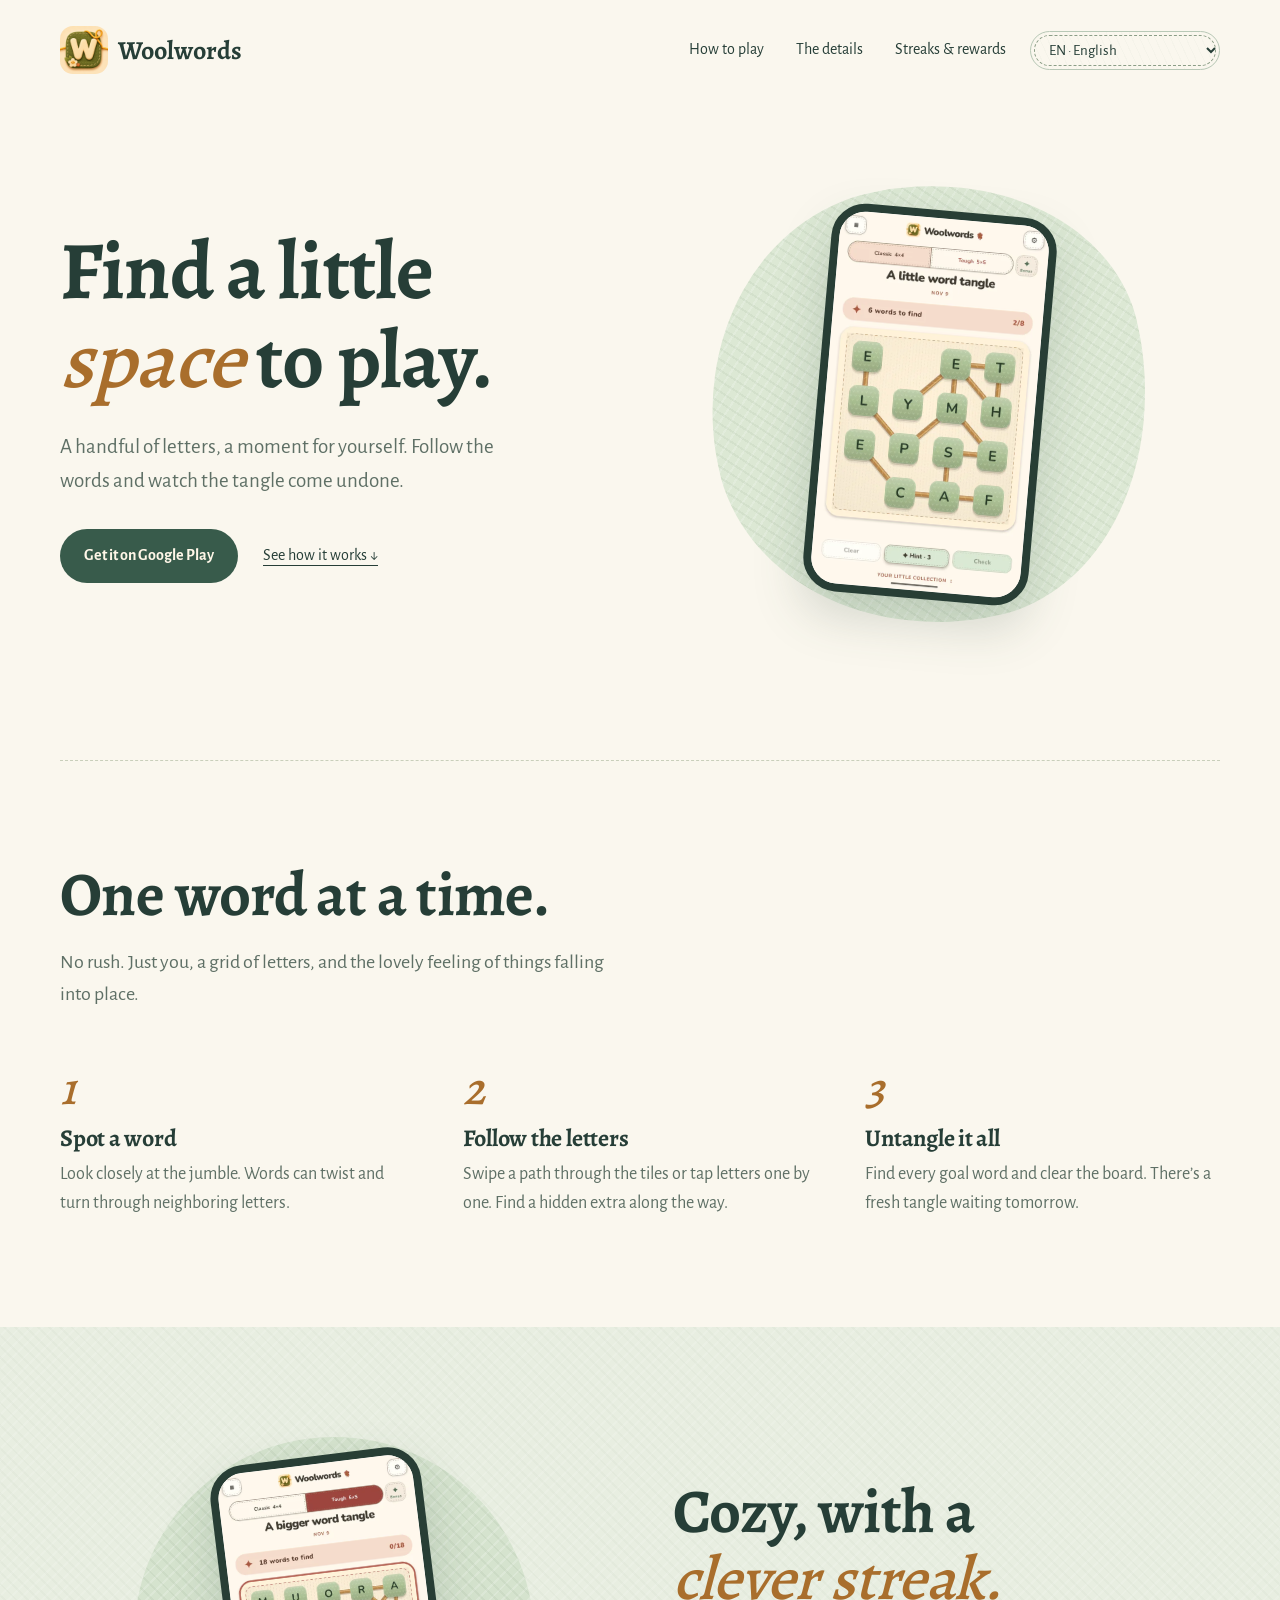
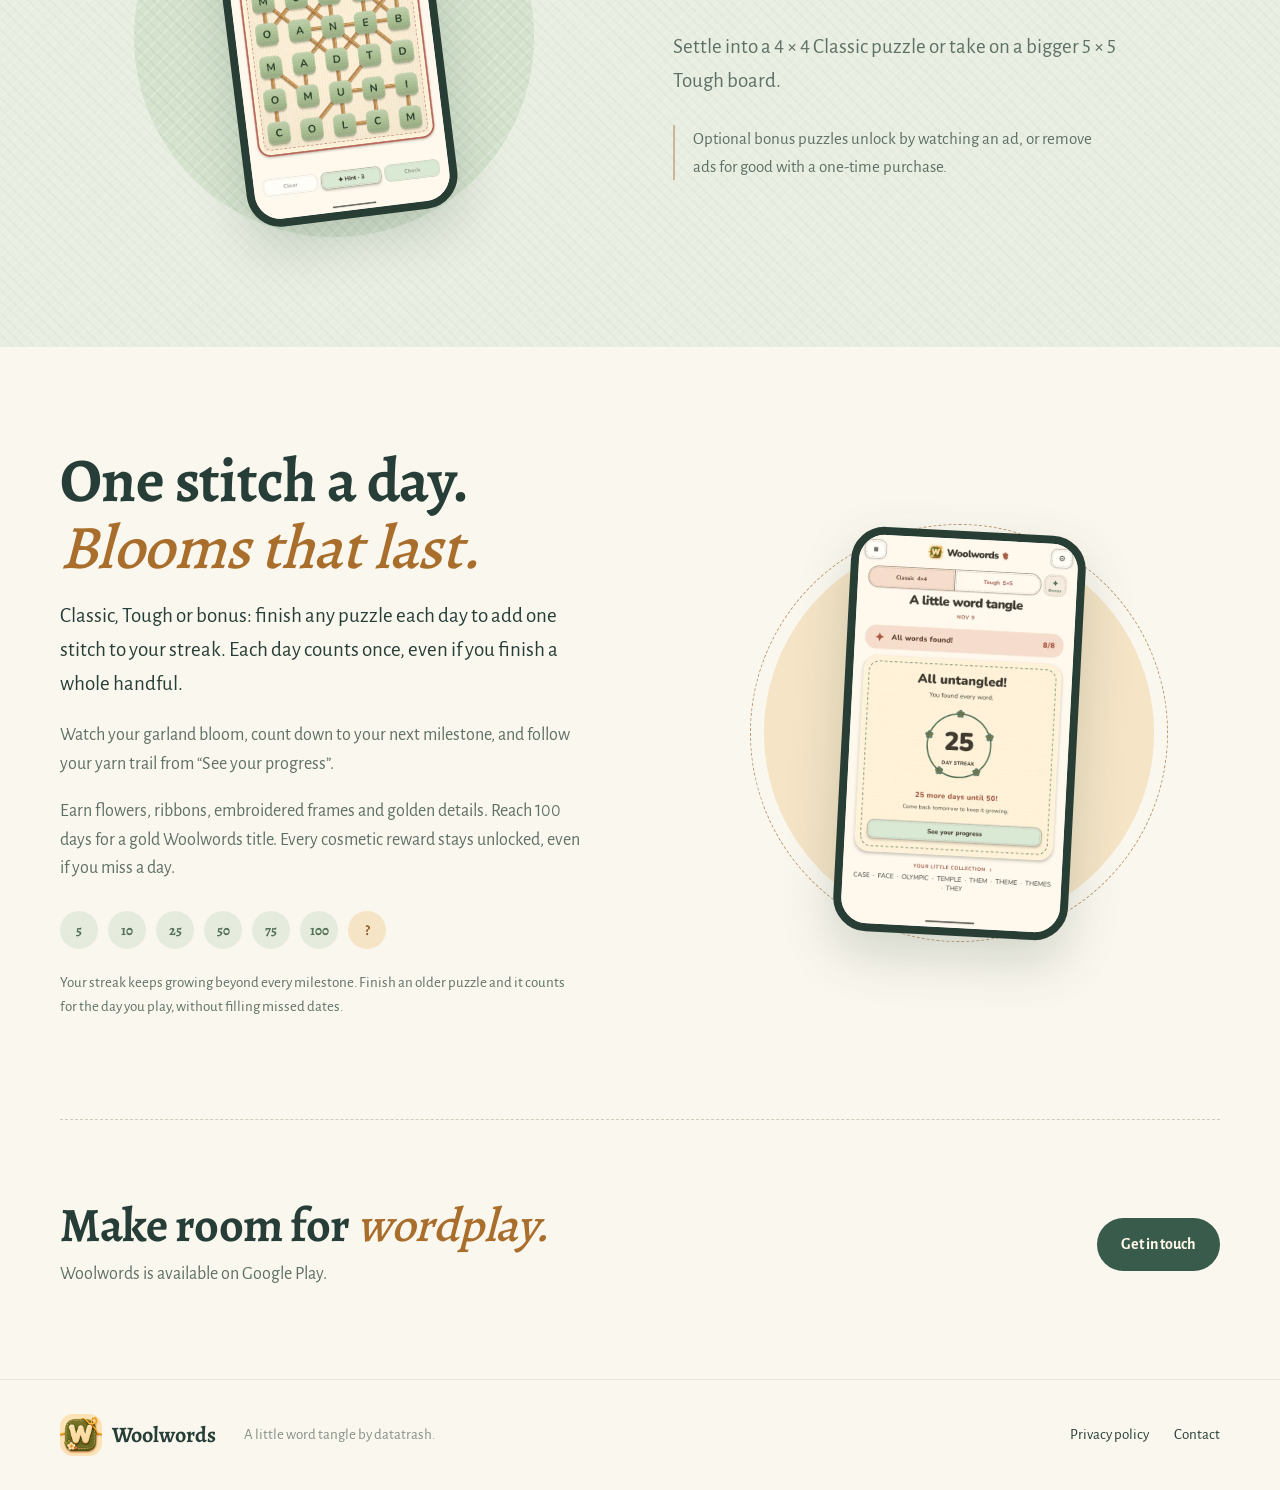
==== commit 8e10f793: "Link to the Google Play listing instead of Coming to Android" ====
--- a/index.html
+++ b/index.html
@@ -1,7 +1,7 @@
 <!doctype html>
 <html lang="en"><head><meta charset="utf-8"><meta name="viewport" content="width=device-width,initial-scale=1"><meta name="description" content="Woolwords is a cozy daily word puzzle for Android. Untangle words, grow a daily streak, and earn permanent flowers, stitching and golden details."><meta name="theme-color" content="#f9f5e9"><link rel="canonical" href="https://woolwords.datatra.sh/"><link rel="icon" href="/assets/icon.png?v=4"><link rel="preload" href="/assets/alegreya.ttf" as="font" type="font/ttf" crossorigin><link rel="stylesheet" href="/style.css?v=8"><title>Woolwords — a little word tangle</title></head>
 <body><header class="wrap header"><a class="brand" href="/" aria-label="Woolwords home"><img src="/assets/icon.png?v=4" alt="" width="48" height="48"><span>Woolwords</span></a><nav aria-label="Main navigation"><a href="#how">How to play</a><a href="#features">The details</a><a class="streak-nav" href="#streaks">Streaks &amp; rewards</a></nav></header>
-<main><section class="hero wrap"><div class="hero-copy"><h1>Find a little<br><em>space</em> to play.</h1><p>A handful of letters, a moment for yourself. Follow the words and watch the tangle come undone.</p><div class="hero-actions"><span class="pill">Coming to Android</span><a class="text-link" href="#how">See how it works <span aria-hidden="true">↓</span></a></div></div><div class="hero-art"><div class="art-blob"></div><div class="phone"><img src="/assets/screens/en/classic.webp" alt="Woolwords's Classic word puzzle on an Android screen" width="1080" height="1920"></div></div></section>
+<main><section class="hero wrap"><div class="hero-copy"><h1>Find a little<br><em>space</em> to play.</h1><p>A handful of letters, a moment for yourself. Follow the words and watch the tangle come undone.</p><div class="hero-actions"><a class="pill" href="https://play.google.com/store/apps/details?id=sh.datatra.letterloom">Get it on Google Play</a><a class="text-link" href="#how">See how it works <span aria-hidden="true">↓</span></a></div></div><div class="hero-art"><div class="art-blob"></div><div class="phone"><img src="/assets/screens/en/classic.webp" alt="Woolwords's Classic word puzzle on an Android screen" width="1080" height="1920"></div></div></section>
 <section class="how wrap" id="how"><div class="section-intro"><h2>One word at a time.</h2><p>No rush. Just you, a grid of letters, and the lovely feeling of things falling into place.</p></div><div class="steps"><article><h3>Spot a word</h3><p>Look closely at the jumble. Words can twist and turn through neighboring letters.</p></article><article><h3>Follow the letters</h3><p>Swipe a path through the tiles or tap letters one by one. Find a hidden extra along the way.</p></article><article><h3>Untangle it all</h3><p>Find every goal word and clear the board. There’s a fresh tangle waiting tomorrow.</p></article></div></section>
 <section class="modes" id="features"><div class="wrap modes-inner"><div class="mode-art"><div class="mode-ring"></div><div class="phone phone-dark"><img src="/assets/screens/en/tough.webp" alt="Woolwords's Tough word puzzle on an Android screen" width="1080" height="1920" loading="lazy"></div></div><div class="mode-copy"><h2>Cozy, with a<br><em>clever streak.</em></h2><p>Settle into a <span class="board-size">4 × 4</span> Classic puzzle or take on a bigger <span class="board-size">5 × 5</span> Tough board.</p><p class="mode-extra"><span class="bonus">Optional bonus puzzles unlock by watching an ad, or remove ads for good with a one-time purchase.</span></p></div></div></section>
 <section class="streaks wrap" id="streaks" aria-labelledby="streak-heading">
@@ -16,5 +16,5 @@
   <div class="streak-art"><div class="streak-halo"></div><div class="phone"><img src="/assets/screens/en/streak.webp" alt="A finished Woolwords puzzle with a ten-day streak garland and earned sage stitching" width="1080" height="1920" loading="lazy"></div></div>
 </section>
 
-<section class="last wrap"><div><h2>Make room for <em>wordplay.</em></h2><p>Woolwords is coming to Android.</p></div><a class="contact-button" href="mailto:support@datatra.sh">Get in touch</a></section></main>
+<section class="last wrap"><div><h2>Make room for <em>wordplay.</em></h2><p>Woolwords is available on Google Play.</p></div><a class="contact-button" href="mailto:support@datatra.sh">Get in touch</a></section></main>
 <footer><div class="wrap footer"><a class="brand" href="/"><img src="/assets/icon.png?v=4" alt="" width="42" height="42"><span>Woolwords</span></a><p>A little word tangle by datatrash.</p><div><a href="/privacy/">Privacy policy</a><a href="mailto:support@datatra.sh">Contact</a></div></div></footer><script src="/locales.js?v=4"></script><script src="/i18n.js?v=10" defer></script></body></html>
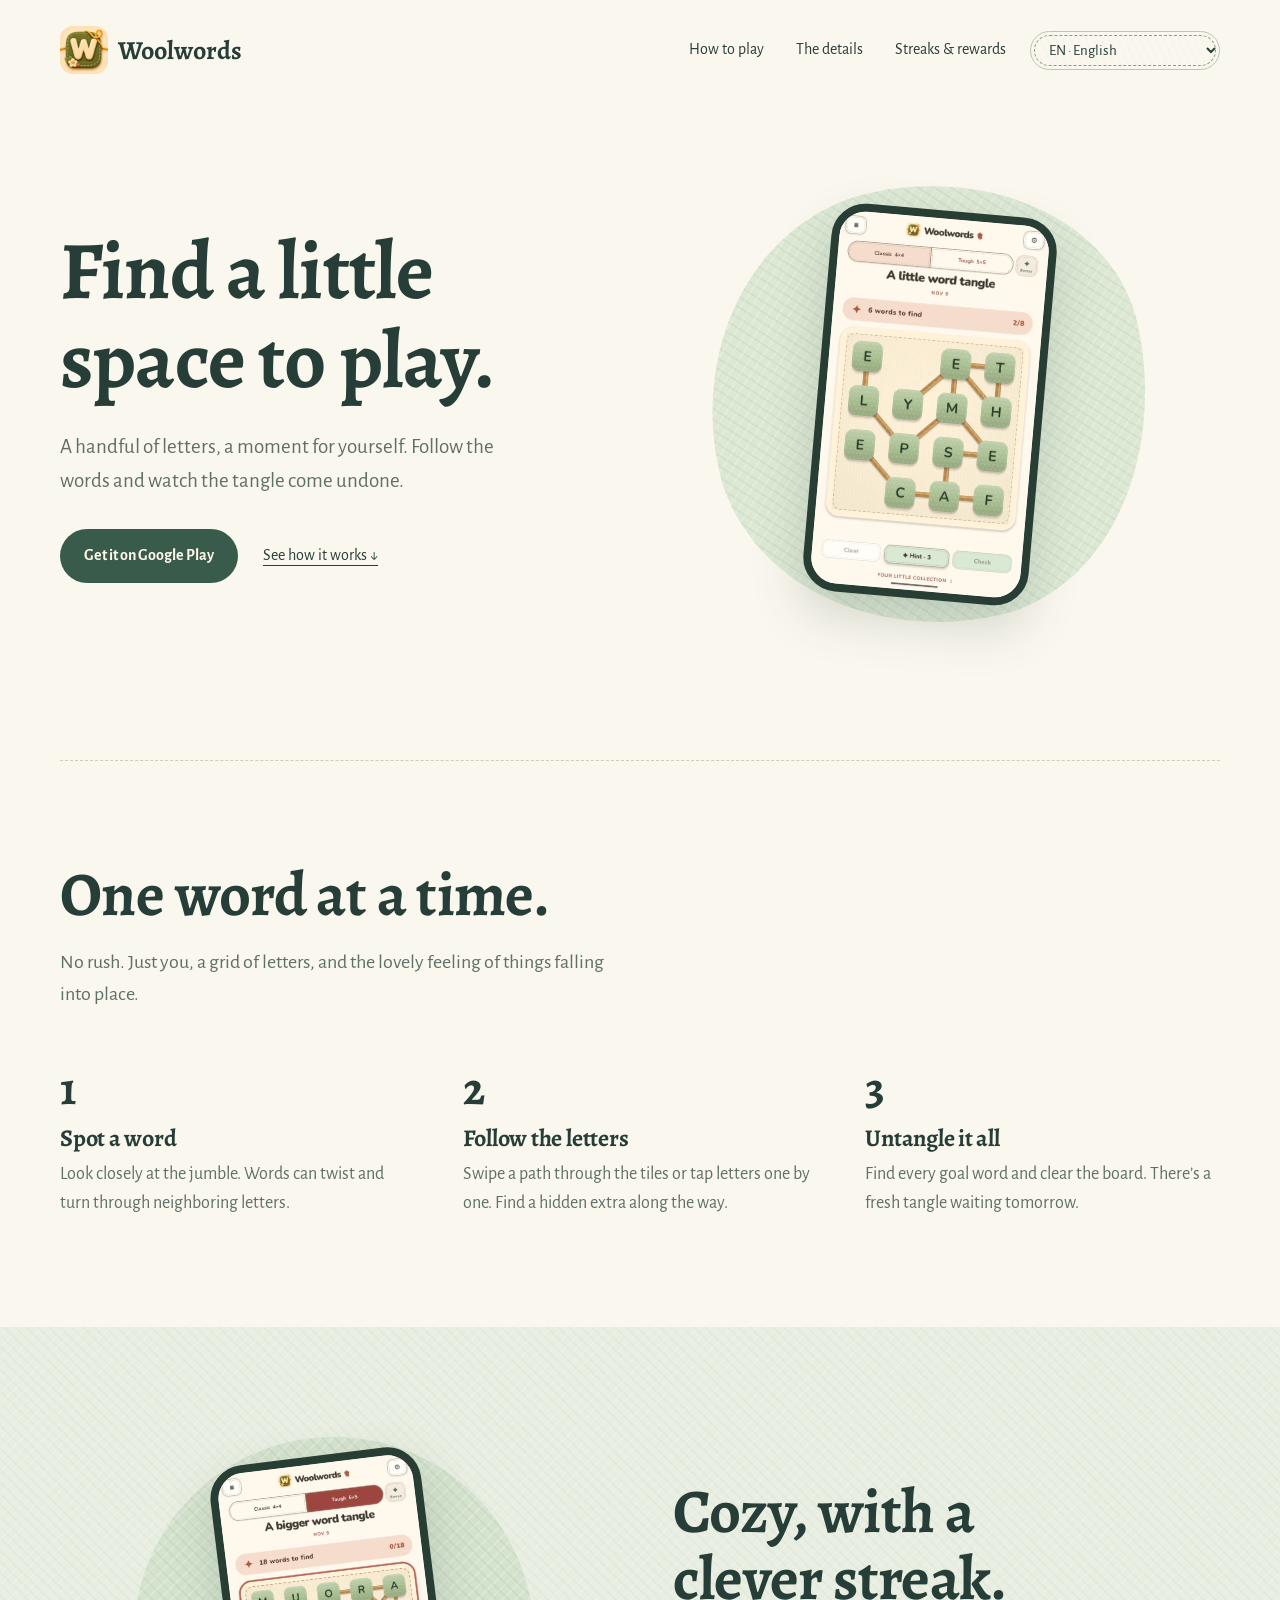
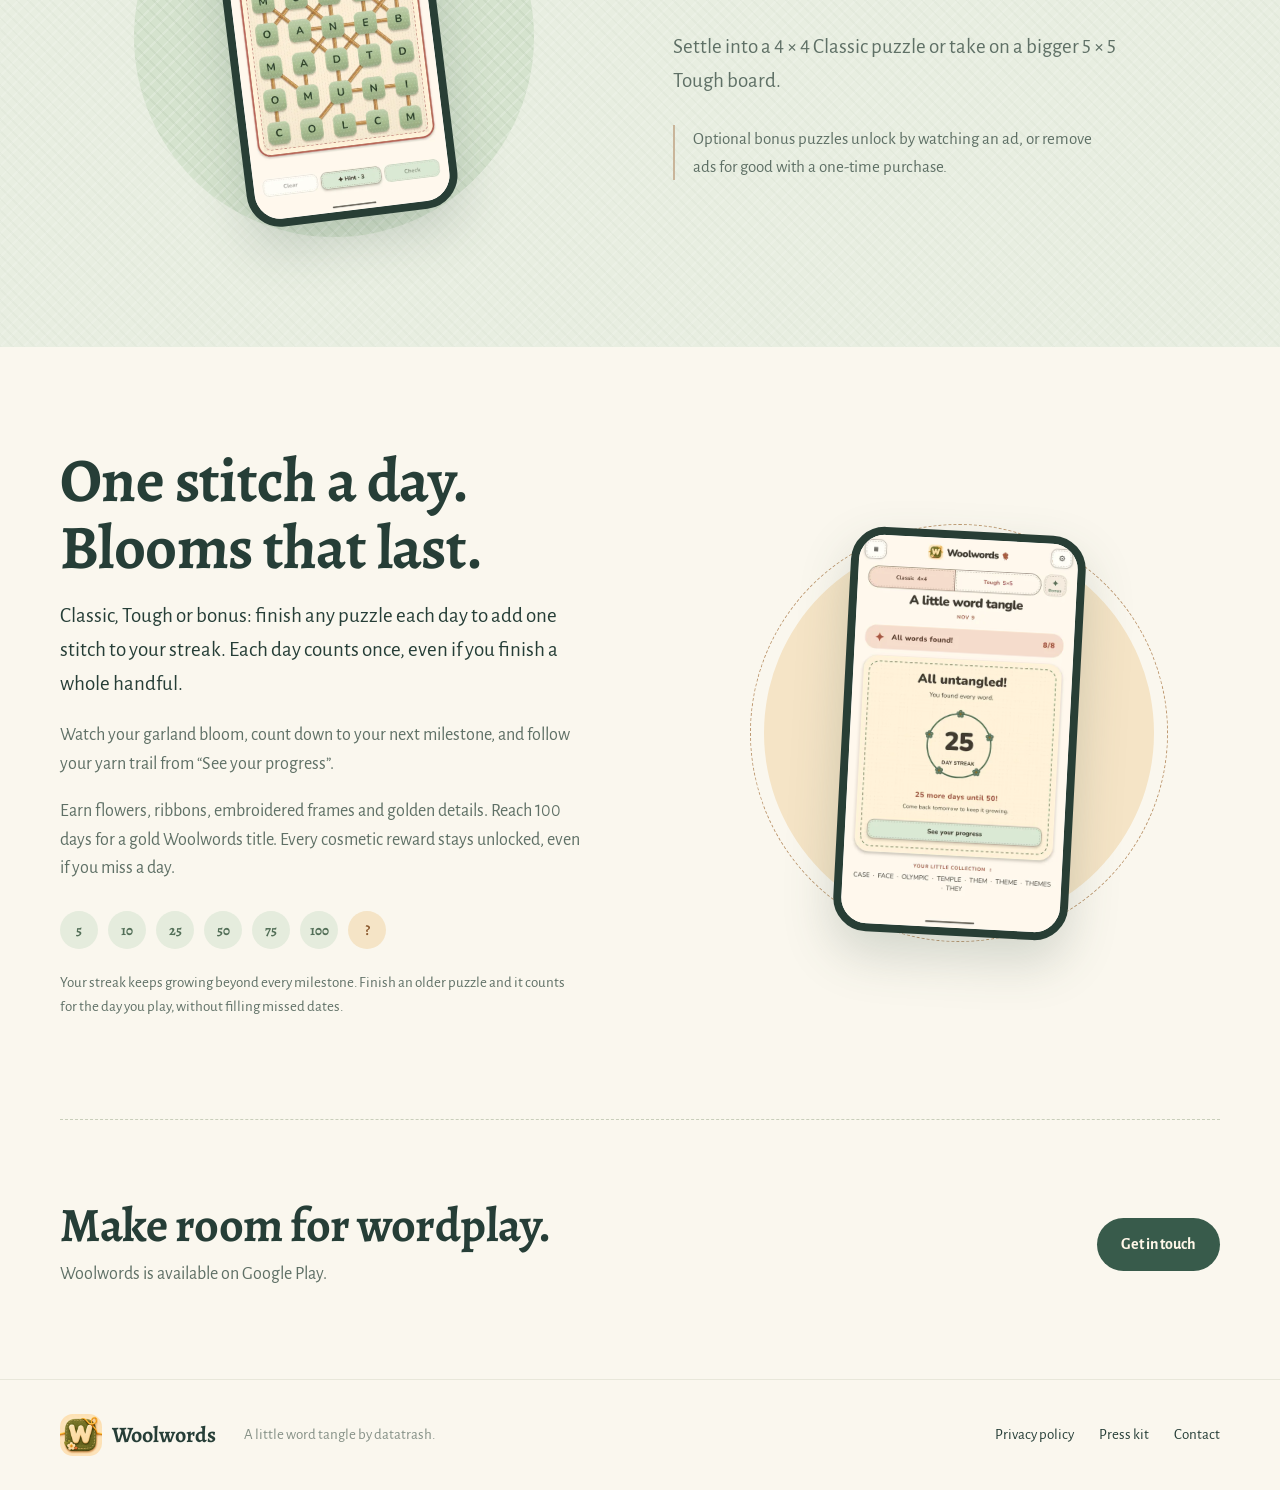
==== commit c29d779f: "Plain headings and a press kit link in the footer" ====
--- a/index.html
+++ b/index.html
@@ -1,5 +1,5 @@
 <!doctype html>
-<html lang="en"><head><meta charset="utf-8"><meta name="viewport" content="width=device-width,initial-scale=1"><meta name="description" content="Woolwords is a cozy daily word puzzle for Android. Untangle words, grow a daily streak, and earn permanent flowers, stitching and golden details."><meta name="theme-color" content="#f9f5e9"><link rel="canonical" href="https://woolwords.datatra.sh/"><link rel="icon" href="/assets/icon.png?v=4"><link rel="preload" href="/assets/alegreya.ttf" as="font" type="font/ttf" crossorigin><link rel="stylesheet" href="/style.css?v=8"><title>Woolwords — a little word tangle</title></head>
+<html lang="en"><head><meta charset="utf-8"><meta name="viewport" content="width=device-width,initial-scale=1"><meta name="description" content="Woolwords is a cozy daily word puzzle for Android. Untangle words, grow a daily streak, and earn permanent flowers, stitching and golden details."><meta name="theme-color" content="#f9f5e9"><meta property="og:type" content="website"><meta property="og:site_name" content="Woolwords"><meta property="og:title" content="Woolwords — a little word tangle"><meta property="og:description" content="A cozy daily word puzzle for Android. Untangle words, grow a daily streak, and earn permanent flowers, stitching and golden details."><meta property="og:url" content="https://woolwords.datatra.sh/"><meta property="og:image" content="https://woolwords.datatra.sh/assets/og.png"><meta name="twitter:card" content="summary_large_image"><link rel="canonical" href="https://woolwords.datatra.sh/"><link rel="icon" href="/assets/icon.png?v=4"><link rel="preload" href="/assets/alegreya.ttf" as="font" type="font/ttf" crossorigin><link rel="stylesheet" href="/style.css?v=9"><title>Woolwords — a little word tangle</title></head>
 <body><header class="wrap header"><a class="brand" href="/" aria-label="Woolwords home"><img src="/assets/icon.png?v=4" alt="" width="48" height="48"><span>Woolwords</span></a><nav aria-label="Main navigation"><a href="#how">How to play</a><a href="#features">The details</a><a class="streak-nav" href="#streaks">Streaks &amp; rewards</a></nav></header>
 <main><section class="hero wrap"><div class="hero-copy"><h1>Find a little<br><em>space</em> to play.</h1><p>A handful of letters, a moment for yourself. Follow the words and watch the tangle come undone.</p><div class="hero-actions"><a class="pill" href="https://play.google.com/store/apps/details?id=sh.datatra.letterloom">Get it on Google Play</a><a class="text-link" href="#how">See how it works <span aria-hidden="true">↓</span></a></div></div><div class="hero-art"><div class="art-blob"></div><div class="phone"><img src="/assets/screens/en/classic.webp" alt="Woolwords's Classic word puzzle on an Android screen" width="1080" height="1920"></div></div></section>
 <section class="how wrap" id="how"><div class="section-intro"><h2>One word at a time.</h2><p>No rush. Just you, a grid of letters, and the lovely feeling of things falling into place.</p></div><div class="steps"><article><h3>Spot a word</h3><p>Look closely at the jumble. Words can twist and turn through neighboring letters.</p></article><article><h3>Follow the letters</h3><p>Swipe a path through the tiles or tap letters one by one. Find a hidden extra along the way.</p></article><article><h3>Untangle it all</h3><p>Find every goal word and clear the board. There’s a fresh tangle waiting tomorrow.</p></article></div></section>
@@ -17,4 +17,4 @@
 </section>
 
 <section class="last wrap"><div><h2>Make room for <em>wordplay.</em></h2><p>Woolwords is available on Google Play.</p></div><a class="contact-button" href="mailto:support@datatra.sh">Get in touch</a></section></main>
-<footer><div class="wrap footer"><a class="brand" href="/"><img src="/assets/icon.png?v=4" alt="" width="42" height="42"><span>Woolwords</span></a><p>A little word tangle by datatrash.</p><div><a href="/privacy/">Privacy policy</a><a href="mailto:support@datatra.sh">Contact</a></div></div></footer><script src="/locales.js?v=4"></script><script src="/i18n.js?v=10" defer></script></body></html>
+<footer><div class="wrap footer"><a class="brand" href="/"><img src="/assets/icon.png?v=4" alt="" width="42" height="42"><span>Woolwords</span></a><p>A little word tangle by datatrash.</p><div><a href="/privacy/">Privacy policy</a><a href="/press/">Press kit</a><a href="mailto:support@datatra.sh">Contact</a></div></div></footer><script src="/locales.js?v=4"></script><script src="/i18n.js?v=10" defer></script></body></html>
--- a/style.css
+++ b/style.css
@@ -9,7 +9,7 @@
 .wrap{width:min(1160px,calc(100% - 64px));margin:auto}
 h1,h2,h3,p{margin-top:0}
 h1,h2,h3{font-family:var(--serif);font-weight:700;line-height:1.08;letter-spacing:-.01em}
-h1 em,h2 em{font-style:italic;font-weight:500;color:var(--accent)}
+h1 em,h2 em{font-style:normal;font-weight:inherit;color:inherit}
 
 .header{height:100px;display:flex;align-items:center;justify-content:space-between}
 .brand{display:flex;align-items:center;gap:10px;text-decoration:none;font:700 26px var(--serif)}
@@ -37,7 +37,7 @@
 .section-intro>p{color:var(--muted);font-size:20px}
 .steps{display:grid;grid-template-columns:repeat(3,1fr);gap:48px;margin-top:56px;counter-reset:step}
 .steps article{counter-increment:step}
-.steps article::before{content:counter(step);display:block;font:italic 500 46px/1 var(--serif);color:var(--accent);margin-bottom:14px}
+.steps article::before{content:counter(step);display:block;font:700 46px/1 var(--serif);color:var(--ink);margin-bottom:14px}
 .steps h3{font-size:24px;margin-bottom:8px}
 .steps p{color:var(--muted);margin:0}
 
@@ -76,7 +76,7 @@
 .language-select{max-width:190px;font:15px var(--sans);color:var(--ink);border:1px solid #b8c8b6;border-radius:25px;cursor:pointer;outline:1px dashed #8c9e87;outline-offset:-5px;background-color:var(--paper);background-image:repeating-linear-gradient(65deg,transparent 0 6px,#b8c8b612 6px 7px);padding:10px 14px}
 .language-select:focus-visible{outline:2px solid #a96e2c;outline-offset:3px}
 
-.eyebrow{font:italic 18px var(--serif);color:var(--accent)}
+.eyebrow{font:18px var(--serif);color:var(--muted)}
 .policy{max-width:760px;margin:60px auto 100px;overflow-wrap:anywhere;hyphens:auto}
 .policy h1{font-size:clamp(48px,6vw,70px);margin-top:10px}
 .policy h2{font-size:28px;margin:42px 0 12px}
